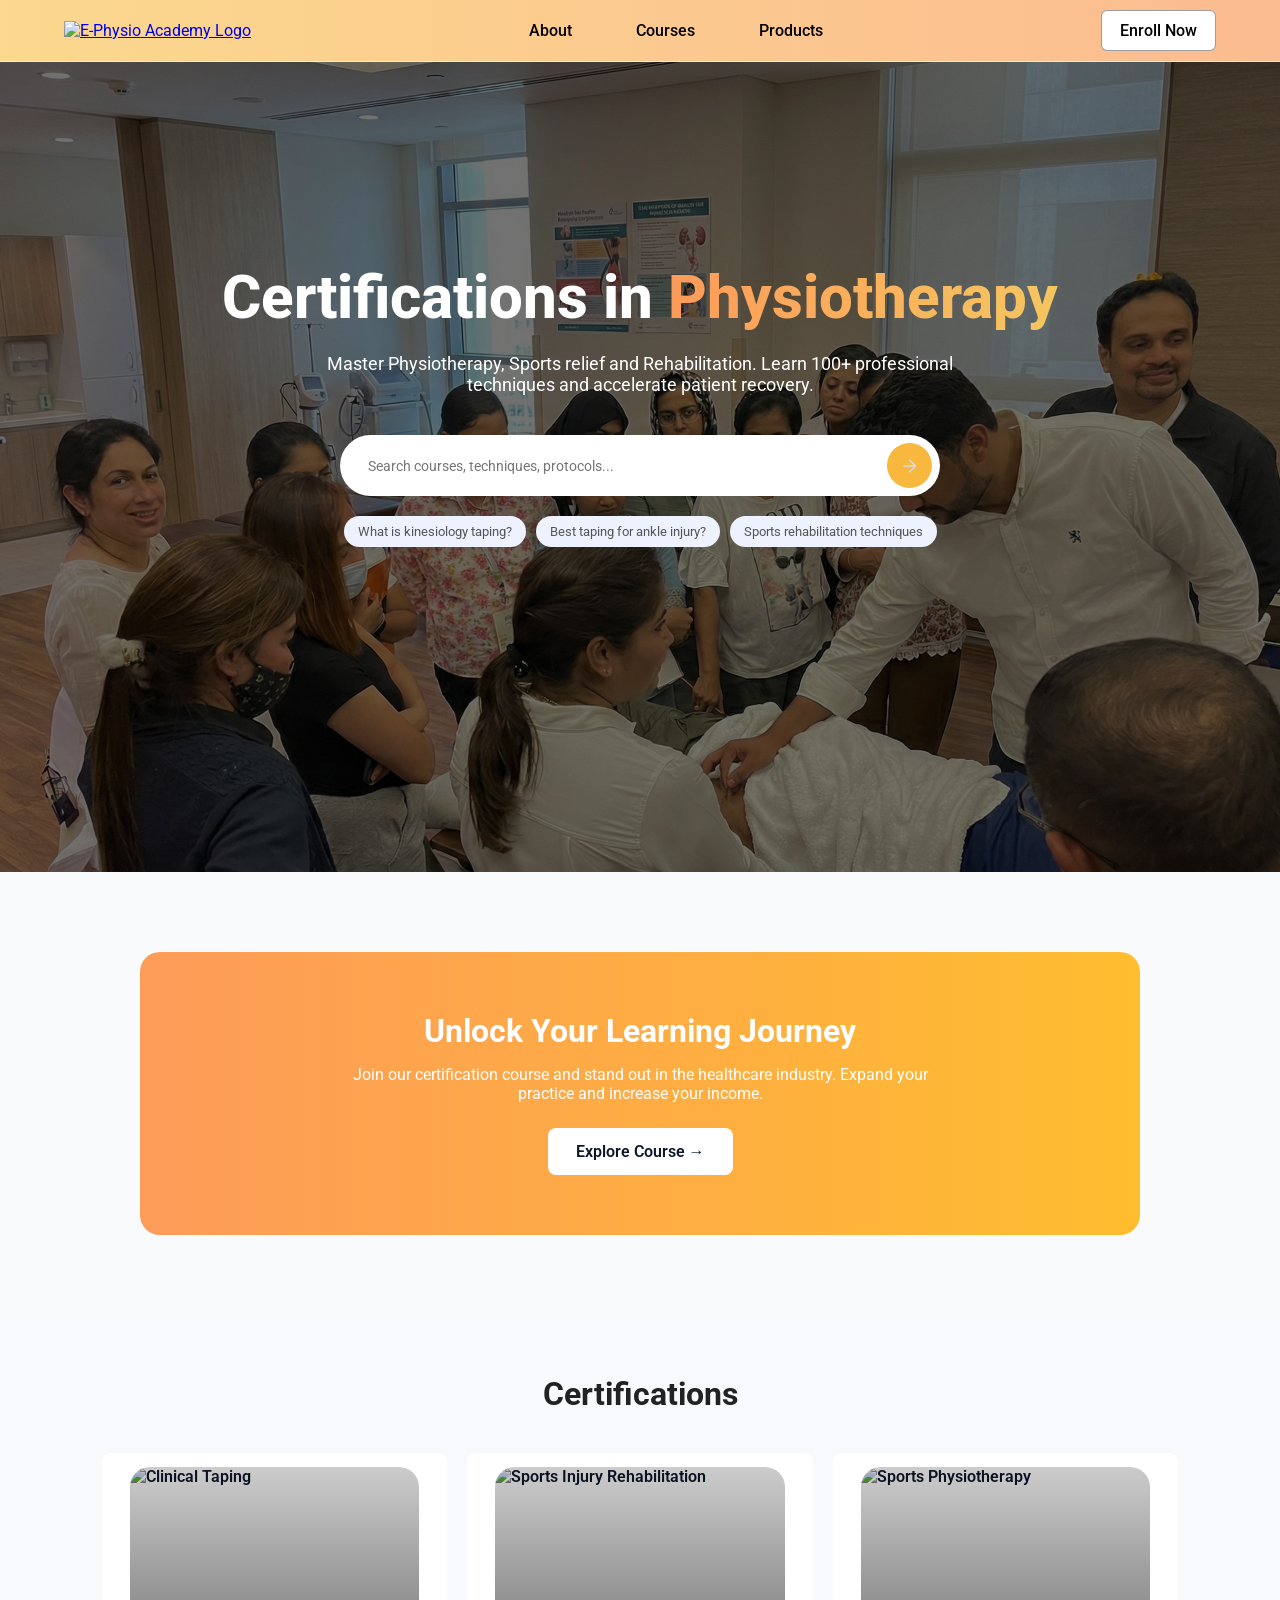
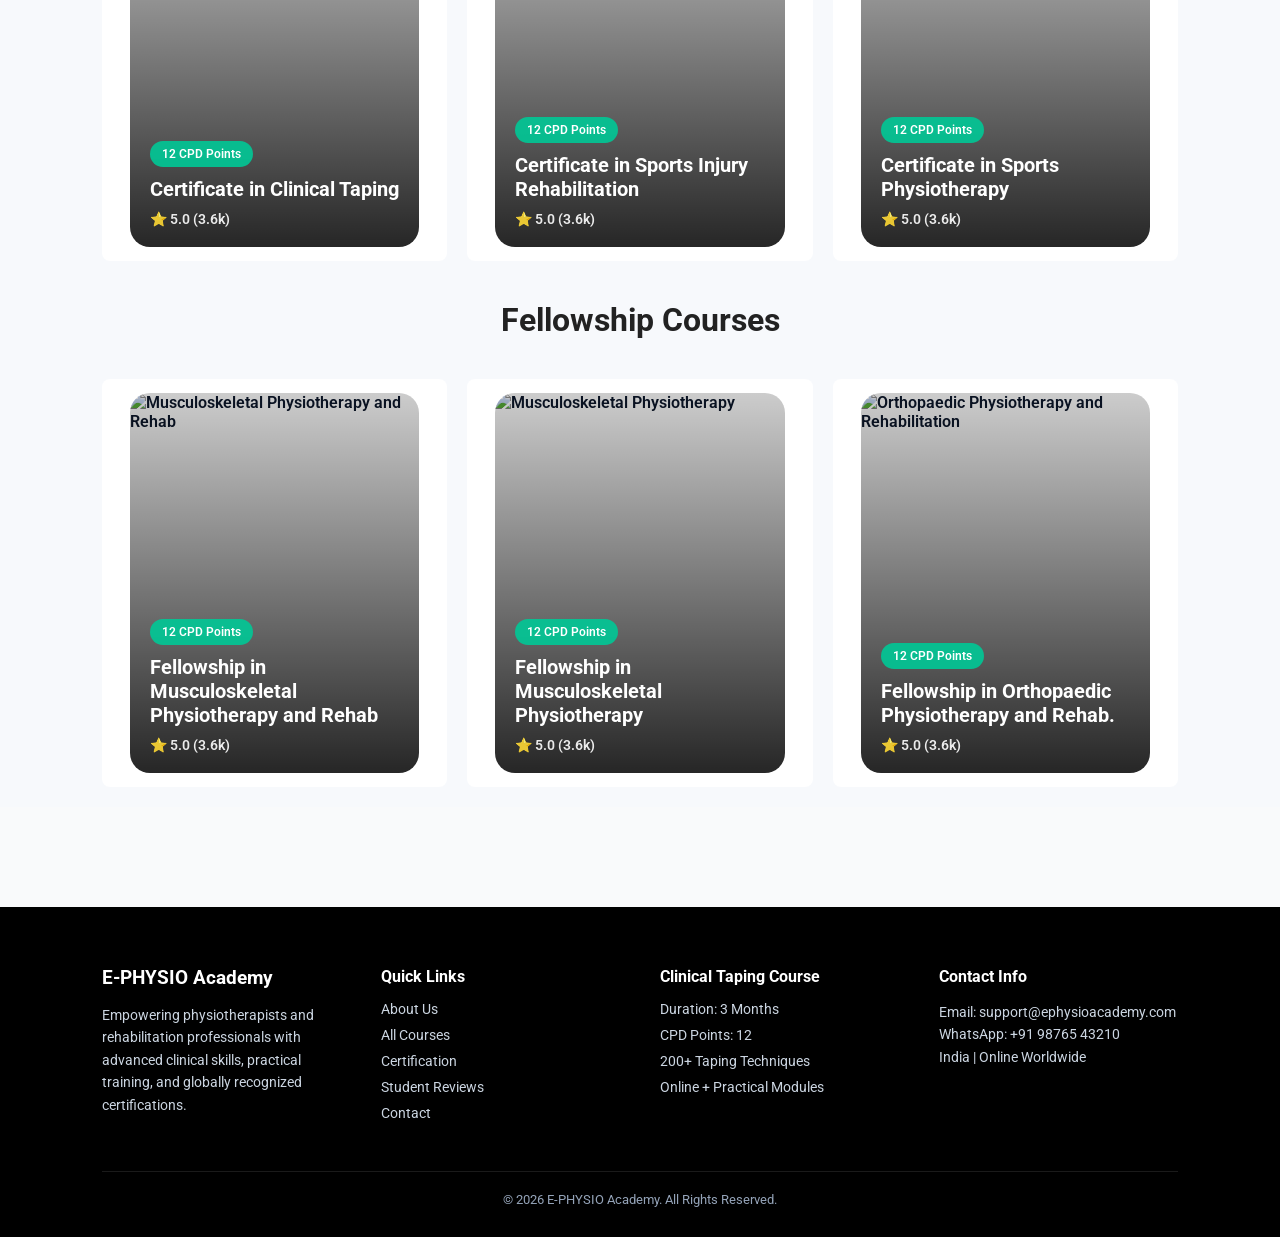
==== index.html @ eaa31d2f "course and fellowship updated" ====
<!DOCTYPE html>
<html lang="en">
<head>
  <meta charset="UTF-8">
  <title>Arunalaya Academy</title>
  <meta name="viewport" content="width=device-width, initial-scale=1.0">

  <!-- Roboto -->
  <link href="https://fonts.googleapis.com/css2?family=Roboto:wght@300;400;500;700;800&display=swap" rel="stylesheet">
  <link rel="icon" type="image/png" href="https://d502jbuhuh9wk.cloudfront.net/logos/62bd97c60cf2f0525dc732d0.png?v=8">
  <link rel="stylesheet" href="course_style2.css">
  <link rel="stylesheet" href="home_style.css">
</head>

</script>
<body>

  <!-- NAVBAR -->
  <header class="navbar">
    
    <div class="menu-toggle" id="menu-toggle">
    ☰
    </div>

    <div class="logo">
      <a href="#">
      <img src="https://d502jbuhuh9wk.cloudfront.net/logos/62bd97c60cf2f0525dc732d0.png?v=8" alt="E-Physio Academy Logo">
      </a>
    </div>

    <nav>
      <a href="https://www.e-physioneeds.com/blog">About</a>
      <a href="./#course-1">Courses</a>
      <a href="https://www.e-physioneeds.com/products">Products</a>
    </nav>

    <a href="course.html" class="nav-btn">Enroll Now</a>
  </header>


  <!-- HERO SECTION -->
  <section class="hero">

    <h1>
      Certifications in <span>Physiotherapy</span>
    </h1>

    <p class="hero-subtext">
      Master Physiotherapy, Sports relief and Rehabilitation.
      Learn 100+ professional techniques and accelerate patient recovery.
    </p>

    <!-- Search Bar -->
    <div class="search-box">
      <input type="text" placeholder="Search courses, techniques, protocols...">
      <button class="search-button">
        <svg xmlns="http://www.w3.org/2000/svg" height="24px" viewBox="0 -960 960 960" width="24px" fill="#D9D9D9"><path d="M647-440H160v-80h487L423-744l57-56 320 320-320 320-57-56 224-224Z"/>
        </svg>
      </button>
    </div>

    <!-- Suggestion Pills -->
    <div class="pills">
      <span>What is kinesiology taping?</span>
      <span>Best taping for ankle injury?</span>
      <span>Sports rehabilitation techniques</span>
    </div>

  </section>


  <!-- CTA SECTION -->
  <section class="cta-section">
    <h2>Unlock Your Learning Journey</h2>
    <p>
      Join our certification course and stand out in the healthcare industry.
      Expand your practice and increase your income.
    </p>

    <a href="course.html" class="cta-btn">
      Explore Course →
    </a>
  </section>

  <!-- COURSE CARDS SECTION -->
  <section class="courses-section">

    <h2 class="section-title">Certifications</h2>

    <div class="courses-grid">

      <!-- CARD 1 -->
      <a href="course.html" class="cta-btn">
      <div class="course-card" id="course-1">
        <img src="https://images.pexels.com/photos/7339489/pexels-photo-7339489.jpeg" alt="Clinical Taping">

        <div class="card-overlay">
          <span class="points">12 CPD Points</span>
          <h3>Certificate in Clinical Taping</h3>

          <div class="card-footer">
            <span class="rating">⭐ 5.0 (3.6k)</span>
          </div>
        </div>
      </div>
      </a>

      <!-- CARD 2 -->
      <a href="certificate.html" class="cta-btn">
      <div class="course-card">
        <img src="https://images.pexels.com/photos/12428449/pexels-photo-12428449.jpeg" alt="Sports Injury Rehabilitation">

        <div class="card-overlay">
          <span class="points">12 CPD Points</span>
          <h3>Certificate in Sports Injury Rehabilitation</h3>

          <div class="card-footer">
            <span class="rating">⭐ 5.0 (3.6k)</span>
          </div>
        </div>
      </div>
      </a>

      <!-- CARD 3 -->
      <a href="fellowship.html" class="cta-btn">
      <div class="course-card">
        <img src="https://images.pexels.com/photos/5485462/pexels-photo-5485462.jpeg" alt="Sports Physiotherapy">

        <div class="card-overlay">
          <span class="points">12 CPD Points</span>
          <h3>Certificate in Sports Physiotherapy</h3>

          <div class="card-footer">
            <span class="rating">⭐ 5.0 (3.6k)</span>
          </div>
        </div>
      </div>
      </a>

    </div>

    <h2 class="section-title">Fellowship Courses</h2>
    <div class="courses-grid">

      <!-- CARD 4 -->
      <a href="fellowship.html" class="cta-btn">
      <div class="course-card">
        <img src="https://images.pexels.com/photos/5794056/pexels-photo-5794056.jpeg" alt="Musculoskeletal Physiotherapy and Rehab">

        <div class="card-overlay">
          <span class="points">12 CPD Points</span>
          <h3>Fellowship in Musculoskeletal Physiotherapy and Rehab</h3>

          <div class="card-footer">
            <span class="rating">⭐ 5.0 (3.6k)</span>
          </div>
        </div>
      </div>
      </a>

      
      <!-- CARD 5 -->
      <a href="fellowship.html" class="cta-btn">
      <div class="course-card">
        <img src="https://images.pexels.com/photos/4506161/pexels-photo-4506161.jpeg" alt="Musculoskeletal Physiotherapy">

        <div class="card-overlay">
          <span class="points">12 CPD Points</span>
          <h3>Fellowship in Musculoskeletal Physiotherapy</h3>

          <div class="card-footer">
            <span class="rating">⭐ 5.0 (3.6k)</span>
          </div>
        </div>
      </div>
      </a>

      <!-- CARD 6 -->
      <a href="course.html" class="cta-btn">
      <div class="course-card">
        <img src="https://images.pexels.com/photos/4506073/pexels-photo-4506073.jpeg" alt="Orthopaedic Physiotherapy and Rehabilitation">

        <div class="card-overlay">
          <span class="points">12 CPD Points</span>
          <h3>Fellowship in Orthopaedic Physiotherapy and Rehab.</h3>

          <div class="card-footer">
            <span class="rating">⭐ 5.0 (3.6k)</span>
          </div>
        </div>
      </div>
      </a>
    </div>
  </section>

  <!-- FOOTER -->
  <footer class="course-footer">

    <div class="footer-container">

      <!-- Column 1 -->
      <div class="footer-col">
        <h3>E-PHYSIO Academy</h3>
        <p>
          Empowering physiotherapists and rehabilitation professionals with
          advanced clinical skills, practical training, and globally
          recognized certifications.
        </p>
      </div>

      <!-- Column 2 -->
      <div class="footer-col">
        <h4>Quick Links</h4>
        <ul>
          <li><a href="#">About Us</a></li>
          <li><a href="#">All Courses</a></li>
          <li><a href="#">Certification</a></li>
          <li><a href="#">Student Reviews</a></li>
          <li><a href="#">Contact</a></li>
        </ul>
      </div>

      <!-- Column 3 -->
      <div class="footer-col">
        <h4>Clinical Taping Course</h4>
        <ul>
          <li>Duration: 3 Months</li>
          <li>CPD Points: 12</li>
          <li>200+ Taping Techniques</li>
          <li>Online + Practical Modules</li>
        </ul>
      </div>

      <!-- Column 4 -->
      <div class="footer-col">
        <h4>Contact Info</h4>
        <p>Email: support@ephysioacademy.com</p>
        <p>WhatsApp: +91 98765 43210</p>
        <p>India | Online Worldwide</p>
      </div>

    </div>

    <div class="footer-bottom">
      © 2026 E-PHYSIO Academy. All Rights Reserved.
    </div>

  </footer>

</body>

<script>
  window.addEventListener("load", function () {
    const toggle = document.getElementById("menu-toggle");
    const nav = document.getElementById("nav-links");
    const hero = document.querySelector(".fade-hero");
    
    toggle.addEventListener("click", () => {
    nav.classList.toggle("active");
    });

    setTimeout(() => {
      hero.classList.add("active");
    }, 300);
    
  });
</script>
</html>
---- course_style2.css ----
/* ============================= */
/* COURSE DETAIL HERO */
/* ============================= */

.course-hero {
  position: relative;
  height: 500px;
  display: flex;
  align-items: center;
  padding: 0 80px;
  overflow: hidden;
  background: #f3f4f6; /* page background */
}

.course-hero::before {
  content: "";
  position: absolute;
  inset: 0;
  background: url("https://images.pexels.com/photos/5794059/pexels-photo-5794059.jpeg") center/cover no-repeat;
  filter: blur(1px);
  transform: scale(1.05); /* prevents edge crop from blur */
  z-index: 1;
}

.course-hero-overlay {
  position: absolute;
  inset: 0;
  z-index: 2;

  background:
    linear-gradient(to bottom,
      rgba(243,244,246,1) 0%,     /* TOP fade into page bg */
      rgba(80, 80, 80, 0.3) 15%,      /* dark overlay for text */
      rgba(0,0,0,0.35) 70%,      
      rgba(243,244,246,1) 100%   /* BOTTOM fade */
    );
}

.course-hero-content {
  position: relative;
  z-index: 3;
  color: white;
}

.course-category {
  font-size: 16px;
  margin-bottom: 10px;
  opacity: 0.9;
}

.course-hero h1 {
  font-size: 48px;
  font-weight: 800;
}

/* ============================= */
/* COURSE INFO WRAPPER */
/* ============================= */

.course-info-wrapper {
  position: relative;
  z-index: 5; /* THIS FIXES YOUR ISSUE */
  max-width: 1100px;
  margin: -80px auto 20px;
  padding: 0 20px;
}

/* Description Card */
.course-description-card {
  background: white;
  padding: 30px;
  border-radius: 16px;
  box-shadow: 0 10px 30px rgba(0,0,0,0.08);
  margin-bottom: 25px;
  z-index: 5;
}

.course-description-card p {
  color: #555;
  line-height: 1.6;
  margin-bottom: 15px;
}

.read-more {
  text-decoration: none;
  color: #fd9b59;
  font-weight: 600;
}

/* Stats Card */
.course-stats-card {
  background: #f9fafb;
  padding: 25px 30px;
  border-radius: 16px;
  display: flex;
  justify-content: space-between;
  align-items: center;
  flex-wrap: wrap;
  box-shadow: 0 10px 30px rgba(0,0,0,0.05);
}

.stats-left {
  display: flex;
  gap: 40px;
  flex-wrap: wrap;
}

.stat-item {
  display: flex;
  flex-direction: column;
}

.stat-label {
  display: flex;
  align-items: center;
  justify-content: center;
  gap: 5px;
  font-size: 13px;
  color: #777;
  margin-bottom: 5px;
  text-transform: uppercase;
}

.stat-value {
  font-size: 16px;
  font-weight: 500;
}

.stats-right {
  display: flex;
  gap: 15px;
}

.bookmark-btn,
.share-btn {
  display: flex;
  align-items: center;
  justify-content: center;
  gap: 10px;
  padding: 10px 18px;
  border-radius: 8px;
  border: none;
  cursor: pointer;
  font-weight: 600;
}

.bookmark-btn {
  background: #e5e7eb;
}

.share-btn {
  background: #e5e7eb;
}

/* ============================= */
/* RESPONSIVE */
/* ============================= */

@media (max-width: 768px) {

  .course-hero h1 {
    font-size: 32px;
  }

  .course-stats-card {
    flex-direction: column;
    align-items: flex-start;
    gap: 20px;
  }

  .stats-left {
    gap: 20px;
  }

}

/* ============================= */
/* ACCREDITATION SECTION */
/* ============================= */

.accreditation-section {
  padding: 10px 10px;
  background: linear-gradient(to right, #f3f4f6, #F9F8F9);
}

.accreditation-container {
  max-width: 1100px;
  margin: 10px auto;
  background: #ffffff;
  padding: 10px;
  border-radius: 20px;
  box-shadow: 0 10px 30px rgba(0,0,0,0.05);
}

.accreditation-title {
  text-align: center;
  font-size: 14px;
  letter-spacing: 1px;
  color: #6b7280;
  margin: 10px 0;
}

.accreditation-logos {
  display: flex;
  justify-content: space-between;
  flex-wrap: wrap;
  gap: 20px;
}

.logo-card {
  flex: 1;
  min-width: 150px;
  background: #ffffff;
  padding: 10px;
  border-radius: 15px;
  display: flex;
  align-items: center;
  justify-content: center;
  transition: 0.3s ease;
}

.logo-card:hover {
  background: #ffffff;
  transform: translateY(-4px);
}

.logo-card img {
  max-width: auto;
  height: 80px;
  object-fit: contain;
}

.logo-slider {
  overflow: hidden;
  position: relative;
  width: 100%;
  margin-top: 30px;
  padding: 10px;
}

.logo-track {
  display: flex;
  width: max-content;
  padding: 0 10px;
  animation: scroll 25s linear infinite;
}

.logo-track img {
  height: 60px;
  margin: 0 40px;
  object-fit: contain;
  transition: 0.3s ease;
}

/* Animation */
@keyframes scroll {
  0% {
    transform: translateX(0);
  }
  100% {
    transform: translateX(-50%);
  }
}

/* Pause on hover */
.logo-slider:hover .logo-track {
  animation-play-state: paused;
}

/* ============================= */
/* ELIGIBILITY SECTION */
/* ============================= */

.eligibility-section {
  padding: 20px 20px;
  background: linear-gradient(to right, #f3f4f6, #FAFAFB);
}

.eligibility-container {
  max-width: 1100px;
  margin: auto;
  background: #ffffff;
  padding: 40px;
  border-radius: 20px;
  box-shadow: 0 10px 30px rgba(0,0,0,0.05);
}

.eligibility-header {
  display: flex;
  align-items: center;
  gap: 15px;
  margin-bottom: 25px;
}

.eligibility-icon {
  width: 45px;
  height: 45px;
  background: #e0e7ff;
  border-radius: 12px;
  display: flex;
  align-items: center;
  justify-content: center;
  font-size: 22px;
}

.eligibility-header h2 {
  font-size: 26px;
  font-weight: 700;
}

.eligibility-list {
  display: flex;
  flex-wrap: wrap;
  gap: 25px;
}

.eligibility-item {
  font-size: 15px;
  color: #374151;
  padding-left: 5px;
}

/* ============================= */
/* CURRICULUM SECTION */
/* ============================= */

.curriculum-section {
  background: linear-gradient(to right, #f3f4f6, #ffffff);
  padding: 40px 20px;
}

.curriculum-container {
  max-width: 1100px;
  margin: auto;
}

.curriculum-header {
  display: flex;
  align-items: center;
  gap: 15px;
  margin-bottom: 40px;
  margin-left: 40px;
}

.curriculum-icon {
  width: 45px;
  height: 45px;
  background: #e0e7ff;
  border-radius: 12px;
  display: flex;
  align-items: center;
  justify-content: center;
  font-size: 22px;
}

.curriculum-header h2 {
  font-size: 28px;
  font-weight: 700;
}

/* Grid Layout */
.curriculum-grid {
  display: grid;
  grid-template-columns: repeat(auto-fit, minmax(320px, 1fr));
  gap: 25px;
}

.curriculum-card {
  background: #ffffff;
  padding: 25px;
  border-radius: 18px;
  box-shadow: 0 10px 30px rgba(0,0,0,0.05);
  transition: 0.3s ease;
}

.curriculum-card:hover {
  transform: translateY(-5px);
}

.curriculum-card h3 {
  font-size: 17px;
  margin-bottom: 15px;
  font-weight: 600;
}

.curriculum-card ul {
  padding-left: 18px;
  margin-bottom: 15px;
}

.curriculum-card li {
  margin-bottom: 8px;
  font-size: 14px;
  color: #444;
}

.curriculum-card a {
  text-decoration: none;
  font-weight: 600;
  color: #2563eb;
}

.curriculum-card a:hover {
  text-decoration: underline;
}


/* ============================= */
/* FOOTER */
/* ============================= */

.course-footer {
  background: #000000;
  color: #ffffff;
  padding: 60px 8% 30px;
  margin-top: 100px;
}

.footer-container {
  display: grid;
  grid-template-columns: repeat(auto-fit, minmax(220px, 1fr));
  gap: 40px;
  margin-bottom: 40px;
}

.footer-col h3,
.footer-col h4 {
  margin-bottom: 15px;
}

.footer-col p {
  font-size: 14px;
  line-height: 1.6;
  color: #cbd5e1;
}

.footer-col ul {
  list-style: none;
  padding: 0;
}

.footer-col ul li {
  margin-bottom: 10px;
  font-size: 14px;
  color: #cbd5e1;
}

.footer-col ul li a {
  text-decoration: none;
  color: #cbd5e1;
  transition: 0.3s;
}

.footer-col ul li a:hover {
  color: #f19e39;
}

.footer-bottom {
  text-align: center;
  font-size: 13px;
  padding-top: 20px;
  border-top: 1px solid rgba(255,255,255,0.1);
  color: #94a3b8;
}
---- home_style.css ----
* {
  margin: 0;
  padding: 0;
  box-sizing: border-box;
  font-family: 'Roboto', sans-serif;
}

*,
*::before,
*::after {
  box-sizing: border-box;
}


body {
  background: #f9fafb;
  color: #222;
}

html, body {
  overflow-x: hidden;
  width: 100%;
  scroll-behavior: smooth;
}

/* NAVBAR */
.navbar {
  display: flex;
  justify-content: space-between;
  align-items: center;
  padding: 10px 5%;
  background: linear-gradient(90deg, #fcc54ea1, #fd9b59a8);
  border-bottom: 1px solid #eee;
}

.logo img{
  width: 70px;
  height: auto;
}

.navbar nav a {
  margin: 0 30px;
  text-decoration: none;
  color: black;
  font-weight: 500;
}

.nav-btn {
  padding: 10px 18px;
  background: #ffffff;
  color: black;
  border-radius: 6px;
  text-decoration: none;
  font-weight: 500;
  border: 1px solid #55555591;
}

/* HAMBURGER */
.menu-toggle {
  display: none;
  font-size: 28px;
  cursor: pointer;
}

/* RESPONSIVE */
@media (max-width: 900px) {

  .navbar {
    padding: 15px 20px;
  }

  .navbar nav {
    position: absolute;
    top: 80px;
    right: 0;
    background: white;
    width: 100%;
    flex-direction: column;
    text-align: center;
    display: none;
    padding: 20px 0;
    box-shadow: 0 10px 20px rgba(0,0,0,0.05);
  }

  .navbar nav a {
    display: block;
    margin: 15px 0;
  }

  .menu-toggle {
    display: block;
  }

  .navbar nav.active {
    display: flex;
  }
}


/* HERO */
.hero {
  min-height: 90vh;
  flex-direction: column;
  justify-content: center;
  position: relative;
  padding: 200px 20px 100px;
  text-align: center;
  color: white;
  background: url("Gemini_Generated_Image_6d3bvq6d3bvq6d3b.png") center/cover no-repeat;
}

.hero::before {
  content: "";
  position: absolute;
  inset: 0;
  background: rgba(0, 0, 0, 0.55);
}

.hero > * {
  position: relative;
  z-index: 2;
}


.hero h1 {
  font-size: 60px;
  font-weight: 800;
  margin-bottom: 20px;
}

.hero h1 span {
  background: linear-gradient(90deg, #fd9b59, #f5c660);
  background-clip: text;              /* Standard */
  -webkit-background-clip: text;      /* Chrome/Safari */
  -webkit-text-fill-color: transparent;
  color: transparent;
}

.hero-subtext {
  max-width: 650px;
  margin: auto;
  font-size: 18px;
  color: #ffffff;
  margin-bottom: 40px;
}

.fade-hero {
  opacity: 0;
  transform: translateY(40px);
}

.fade-hero.active {
  opacity: 1;
  transform: translateY(0);
  transition: opacity 1s ease,
  transform 1s cubic-bezier(0.22, 1, 0.36, 1);
}

@media (max-width: 768px) {
  .hero h1 {
    font-size: 36px;
  }

  .hero {
    padding: 150px 20px 80px;
  }
}


/* SEARCH */
.search-box {
  display: flex;
  justify-content: center;
  align-items: center;
  max-width: 600px;
  margin: 0 auto 20px;
  background: white;
  border-radius: 40px;
  padding: 8px;
  box-shadow: 0 10px 25px rgba(0,0,0,0.05);
}

.search-box input {
  flex: 1;
  border: none;
  padding: 14px 20px;
  border-radius: 40px;
  font-size: 14px;
  outline: none;
}

.search-button {
  width: 45px;
  height: 45px;
  border-radius: 50%;
  border: none;
  background: rgb(248, 183, 61);
  cursor: pointer;

  display: flex;              /* IMPORTANT */
  align-items: center;        /* vertical center */
  justify-content: center;    /* horizontal center */
  padding: 0;                 /* remove default padding */
}

.search-button svg {
  width: 20px;
  height: 20px;
}


/* PILLS */
.pills {
  display: flex;
  justify-content: center;
  gap: 10px;
  flex-wrap: wrap;
}

.pills span {
  background: #eef2ff;
  padding: 8px 14px;
  border-radius: 20px;
  font-size: 13px;
  color: #555;
}

/* CTA SECTION */
.cta-section {
  margin: 80px auto;
  max-width: 1000px;
  padding: 60px 20px;
  text-align: center;
  border-radius: 20px;
  background: linear-gradient(90deg, #fd9b59, #ffbd2f);
  color: white;
}

.cta-section h2 {
  font-size: 32px;
  margin-bottom: 15px;
}

.cta-section p {
  max-width: 600px;
  margin: auto;
  margin-bottom: 25px;
}

.cta-btn {
  display: inline-block;
  padding: 14px 28px;
  background: white;
  color: #0c172b;
  border-radius: 8px;
  text-decoration: none;
  font-weight: 600;
}

/* ============================= */
/* COURSES SECTION */
/* ============================= */

.courses-section {
  padding: 20px 8%;
  background: #f7f9fc;
}

.section-title {
  font-size: 32px;
  font-weight: 700;
  margin: 40px 0;
  padding: 0 20px;
  text-align: center;
}

.courses-grid {
  display: grid;
  grid-template-columns: repeat(auto-fit, minmax(250px, 1fr));
  gap: 20px;
}

.course-card {
  position: relative;
  height: 380px;              /* FIXED CARD HEIGHT */
  border-radius: 20px;
  overflow: hidden;
  cursor: pointer;
  transition: transform 0.3s ease;
}

.course-card:hover {
  transform: translateY(-10px);
}

.course-card img {
  position: absolute;         /* IMPORTANT */
  top: 0;
  left: 0;
  width: 100%;
  height: 100%;
  object-fit: cover;
  z-index: 1;                 /* Behind overlay */
}

/* OVERLAY FIX */
.card-overlay {
  position: absolute;
  inset: 0;
  z-index: 2;                 /* Above image */
  padding: 20px;
  display: flex;
  flex-direction: column;
  justify-content: flex-end;
  background: linear-gradient(
    to top,
    rgba(0,0,0,0.85),
    rgba(0,0,0,0.2)
  );
  color: #fff;
}

.points {
  background: rgba(0, 200, 150, 0.9);
  padding: 6px 12px;
  font-size: 12px;
  border-radius: 20px;
  width: fit-content;
  margin-bottom: 10px;
}

.card-overlay h3 {
  font-size: 20px;
  margin-bottom: 10px;
}

.card-footer {
  font-size: 14px;
  opacity: 0.9;
}
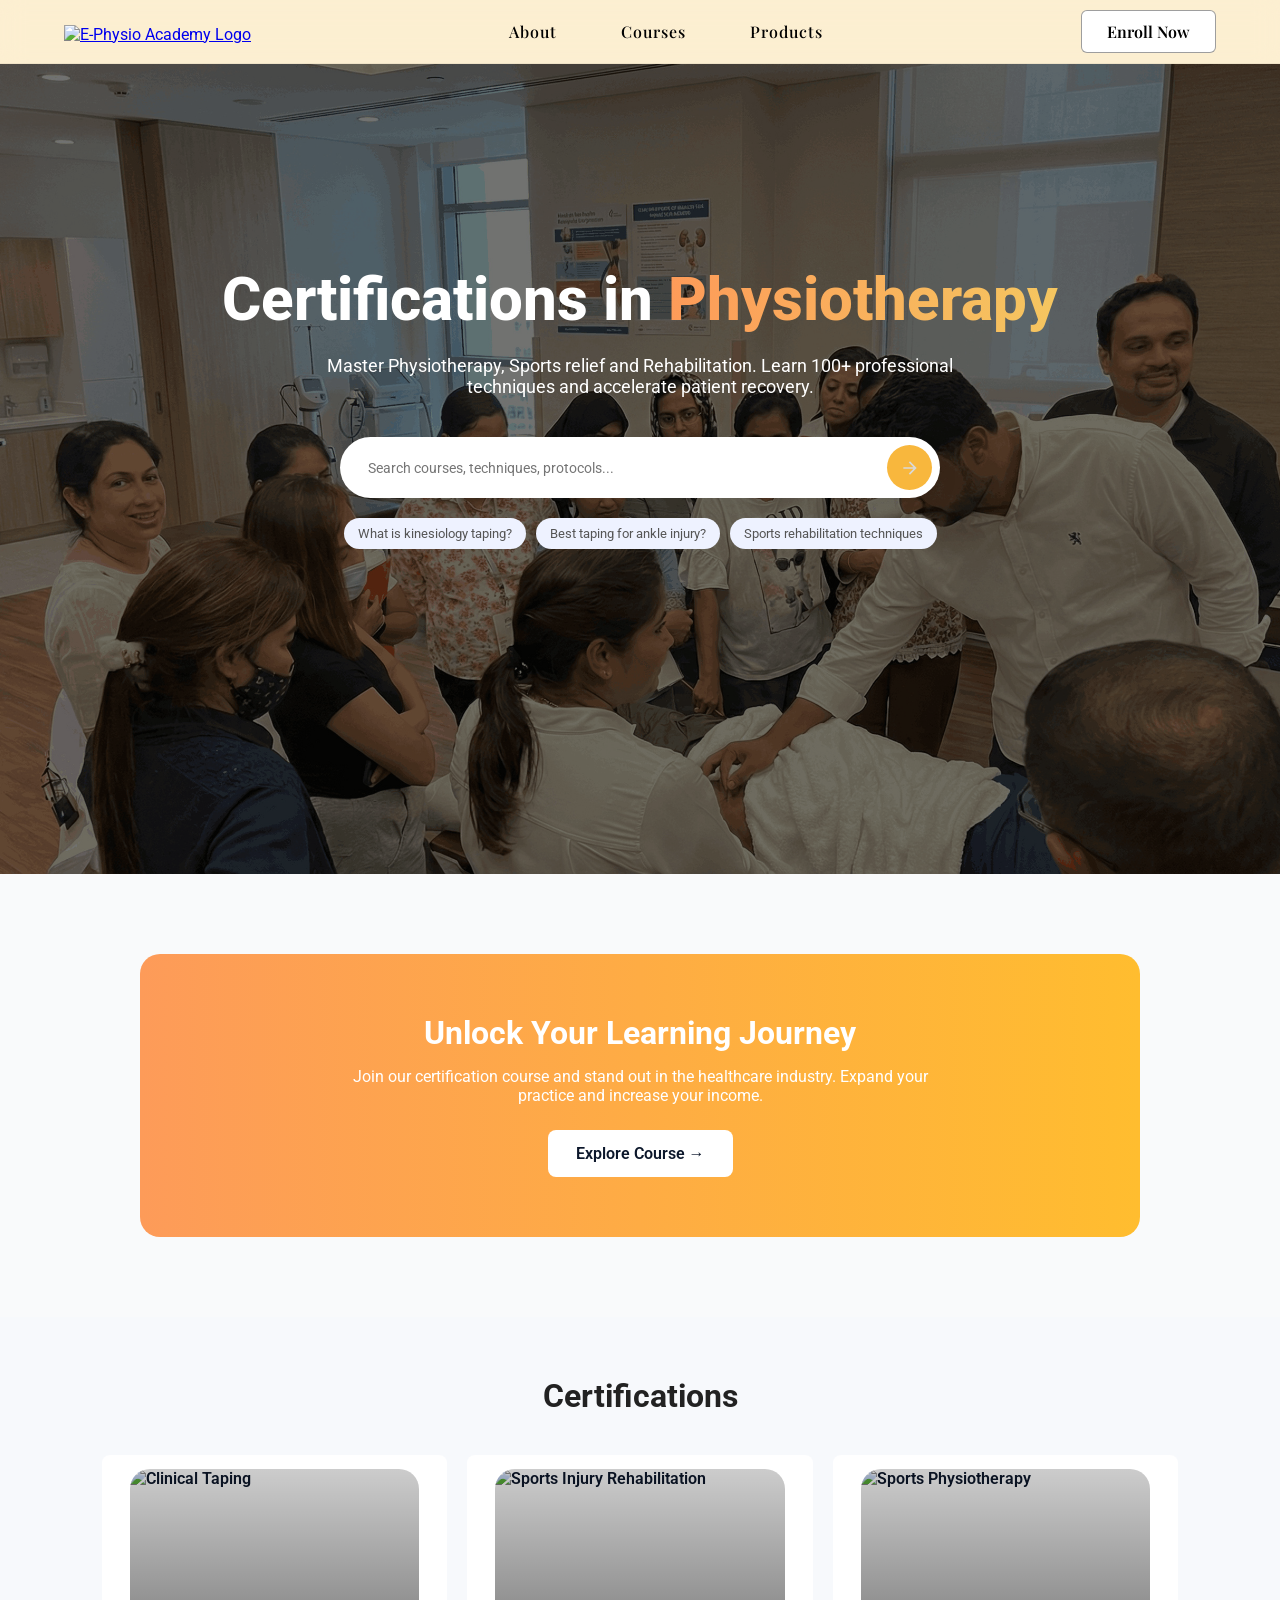
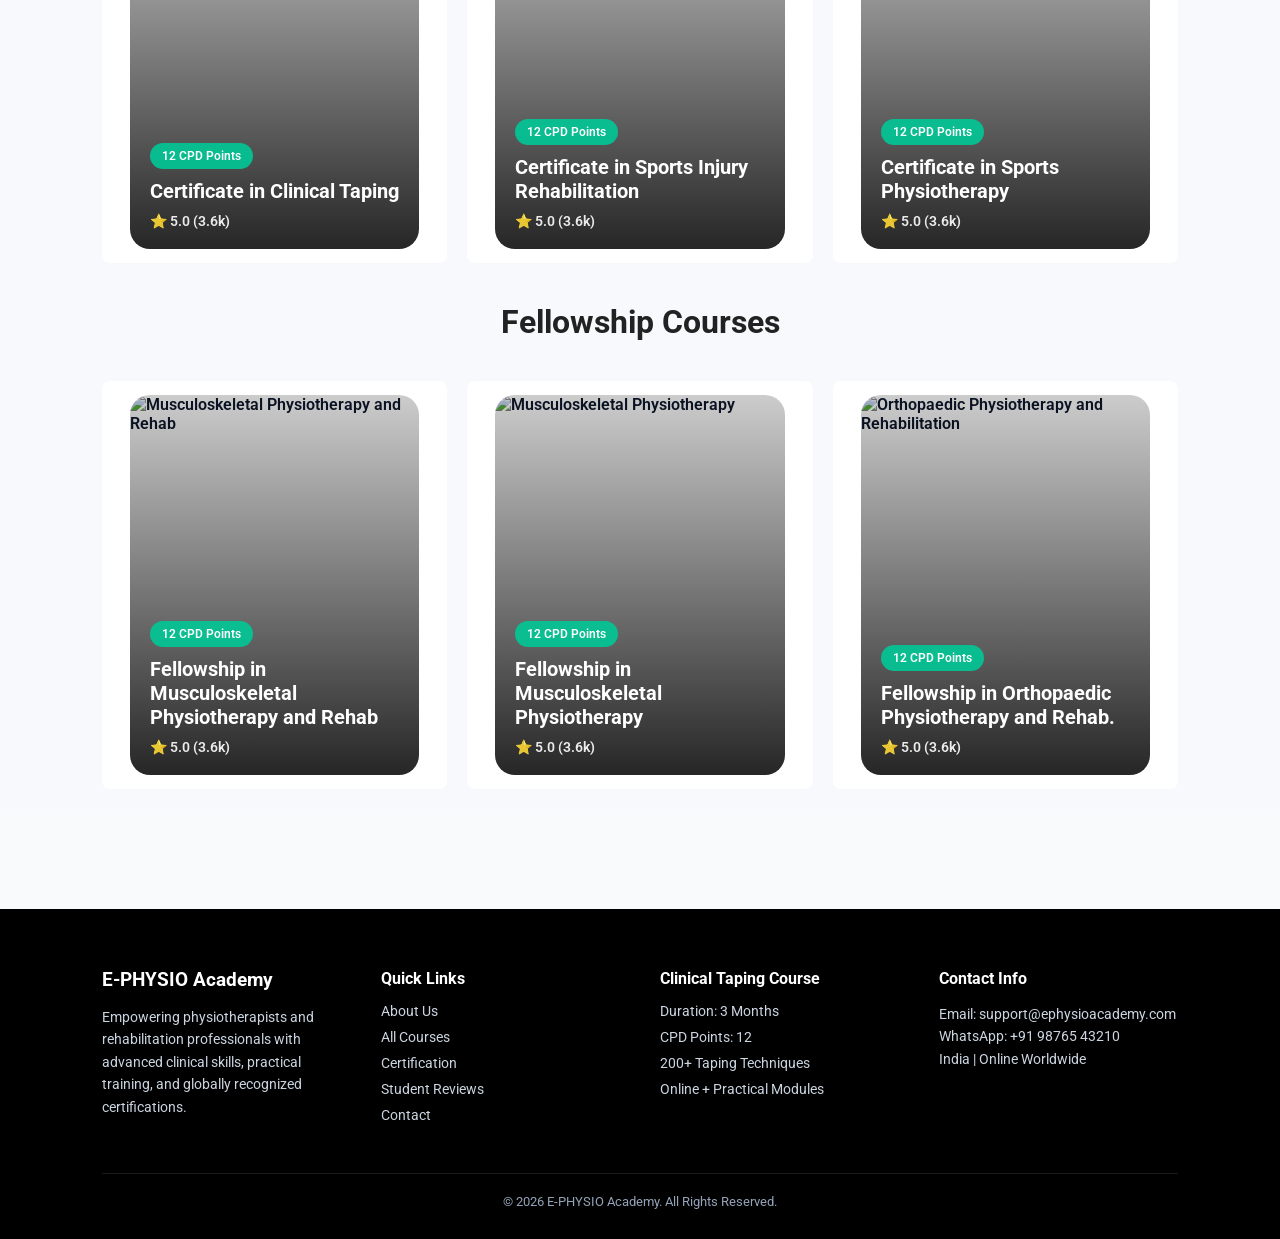
==== commit 80fc7dfe: "fixing landing page" ====
--- a/index.html
+++ b/index.html
@@ -7,14 +7,13 @@
 
   <!-- Roboto -->
   <link href="https://fonts.googleapis.com/css2?family=Roboto:wght@300;400;500;700;800&display=swap" rel="stylesheet">
+  <link href="https://fonts.googleapis.com/css2?family=Playfair+Display:wght@400;600;700&display=swap" rel="stylesheet">
   <link rel="icon" type="image/png" href="https://d502jbuhuh9wk.cloudfront.net/logos/62bd97c60cf2f0525dc732d0.png?v=8">
   <link rel="stylesheet" href="course_style2.css">
   <link rel="stylesheet" href="home_style.css">
 </head>
 
-</script>
 <body>
-
   <!-- NAVBAR -->
   <header class="navbar">
     
@@ -23,12 +22,12 @@
     </div>
 
     <div class="logo">
-      <a href="#">
+      <a href="index.html">
       <img src="https://d502jbuhuh9wk.cloudfront.net/logos/62bd97c60cf2f0525dc732d0.png?v=8" alt="E-Physio Academy Logo">
       </a>
     </div>
 
-    <nav>
+    <nav id="nav-links">
       <a href="https://www.e-physioneeds.com/blog">About</a>
       <a href="./#course-1">Courses</a>
       <a href="https://www.e-physioneeds.com/products">Products</a>
--- a/course_style2.css
+++ b/course_style2.css
@@ -29,17 +29,18 @@
 
   background:
     linear-gradient(to bottom,
-      rgba(243,244,246,1) 0%,     /* TOP fade into page bg */
-      rgba(80, 80, 80, 0.3) 15%,      /* dark overlay for text */
-      rgba(0,0,0,0.35) 70%,      
-      rgba(243,244,246,1) 100%   /* BOTTOM fade */
+      #ffffff 0%,     /* TOP fade into page bg */
+      rgba(236, 236, 236, 0.6) 30%,      /* dark overlay for text */
+      rgba(236, 236, 236, 0.6) 70%,      
+      #ffffff 100%   /* BOTTOM fade */
     );
 }
 
 .course-hero-content {
   position: relative;
   z-index: 3;
-  color: white;
+  color: rgb(46, 46, 46);
+  padding-left: 100px;
 }
 
 .course-category {
@@ -106,7 +107,6 @@
 }
 
 .stat-item {
-  display: flex;
   flex-direction: column;
 }
 
@@ -124,6 +124,10 @@
 .stat-value {
   font-size: 16px;
   font-weight: 500;
+  padding-left: 5px;
+  display: flex;
+  align-items: center;
+  justify-content: center;
 }
 
 .stats-right {
@@ -180,7 +184,7 @@
 
 .accreditation-section {
   padding: 10px 10px;
-  background: linear-gradient(to right, #f3f4f6, #F9F8F9);
+  background: #EDEDED;
 }
 
 .accreditation-container {
@@ -273,10 +277,159 @@
 
 .eligibility-section {
   padding: 20px 20px;
-  background: linear-gradient(to right, #f3f4f6, #FAFAFB);
+  background: #EDEDED;
 }
 
 .eligibility-container {
+  max-width: 1100px;
+  margin: auto;
+  background: #ffffff;
+  padding: 50px 50px;
+  border-radius: 24px;
+  box-shadow: 0 20px 50px rgba(0,0,0,0.06);
+  border: 1px solid #f3f4f6;
+}
+
+.eligibility-header {
+  display: flex;
+  align-items: center;
+  gap: 15px;
+  margin-bottom: 30px;
+}
+
+.eligibility-icon {
+  width: 40px;
+  height: 40px;
+  background: linear-gradient(135deg, #e0e7ff, #c7d2fe);
+  border-radius: 14px;
+  display: flex;
+  align-items: center;
+  justify-content: center;
+  font-size: 22px;
+}
+
+
+.eligibility-header h2 {
+  font-size: 28px;
+  font-weight: 700;
+  margin: 0;            /* IMPORTANT */
+  line-height: 1;       /* keeps alignment tight */
+}
+
+.eligibility-list {
+  display: flex;
+  flex-wrap: wrap;
+  gap: 15px;
+}
+
+.eligibility-item {
+  background: #f9fafb;
+  padding: 10px 18px;
+  border-radius: 30px;
+  font-size: 14px;
+  font-weight: 500;
+  color: #374151;
+  border: 1px solid #e5e7eb;
+  transition: all 0.3s ease;
+}
+
+.eligibility-item:hover {
+  background: #f19e39;
+  color: white;
+  border-color: #f19e39;
+  transform: translateY(-2px);
+}
+
+/* ============================= */
+/* CURRICULUM SECTION */
+/* ============================= */
+
+.curriculum-section {
+  background: #EDEDED;
+  padding: 40px 20px;
+}
+
+.curriculum-container {
+  max-width: 1100px;
+  margin: auto;
+}
+
+.curriculum-header {
+  display: flex;
+  align-items: center;
+  gap: 15px;
+  margin-bottom: 40px;
+  margin-left: 40px;
+}
+
+.curriculum-icon {
+  width: 45px;
+  height: 45px;
+  background: #e0e7ff;
+  border-radius: 12px;
+  display: flex;
+  align-items: center;
+  justify-content: center;
+  font-size: 22px;
+}
+
+.curriculum-header h2 {
+  font-size: 28px;
+  font-weight: 700;
+}
+
+/* Grid Layout */
+.curriculum-grid {
+  display: grid;
+  grid-template-columns: repeat(auto-fit, minmax(320px, 1fr));
+  gap: 25px;
+}
+
+.curriculum-card {
+  background: #ffffff;
+  padding: 25px;
+  border-radius: 18px;
+  box-shadow: 0 10px 30px rgba(0,0,0,0.05);
+  transition: 0.3s ease;
+}
+
+.curriculum-card:hover {
+  transform: translateY(-5px);
+}
+
+.curriculum-card h3 {
+  font-size: 17px;
+  margin-bottom: 15px;
+  font-weight: 600;
+}
+
+.curriculum-card ul {
+  padding-left: 18px;
+  margin-bottom: 15px;
+}
+
+.curriculum-card li {
+  margin-bottom: 8px;
+  font-size: 14px;
+  color: #444;
+}
+
+.curriculum-card a {
+  text-decoration: none;
+  font-weight: 600;
+  color: #2563eb;
+}
+
+.curriculum-card a:hover {
+  text-decoration: underline;
+}
+
+.instructor-section {
+  padding: 20px;
+  background: #EDEDED;
+}
+
+.instructor-container {
   max-width: 1100px;
   margin: auto;
   background: #ffffff;
@@ -285,14 +438,15 @@
   box-shadow: 0 10px 30px rgba(0,0,0,0.05);
 }
 
-.eligibility-header {
+/* Header */
+.instructor-header {
   display: flex;
   align-items: center;
   gap: 15px;
-  margin-bottom: 25px;
-}
-
-.eligibility-icon {
+  margin-bottom: 30px;
+}
+
+.instructor-icon {
   width: 45px;
   height: 45px;
   background: #e0e7ff;
@@ -303,46 +457,116 @@
   font-size: 22px;
 }
 
-.eligibility-header h2 {
+.instructor-header h2 {
   font-size: 26px;
   font-weight: 700;
 }
 
-.eligibility-list {
-  display: flex;
+/* Content Layout */
+.instructor-content {
+  display: flex;
+  gap: 40px;
+  align-items: flex-start;
   flex-wrap: wrap;
-  gap: 25px;
-}
-
-.eligibility-item {
-  font-size: 15px;
+}
+
+/* Image */
+.instructor-image {
+  display: flex;
+  flex-direction: column;   /* stack vertically */
+  gap: 15px;                /* space between images */
+}
+
+.instructor-image img {
+  width: 220px;
+  object-fit: cover;
+  box-shadow: 0 8px 25px rgba(0,0,0,0.08);
+}
+
+.img-profile {
+  width: 200px;          /* IMPORTANT */
+  height: 200px;
+  border-radius: 50%;    /* perfect circle */
+  object-fit: cover;
+  object-position: center 30%;
+}
+
+.img-credit {
+  width: 220px;
+  height: auto;          /* let image keep aspect ratio */
+  border-radius: 0;
+  display: block;
+}
+
+/* Details */
+.instructor-details {
+  flex: 1;
+}
+
+.instructor-details h3 {
+  font-size: 22px;
+  margin-bottom: 8px;
+}
+
+.instructor-title {
+  font-weight: 600;
+  color: #F4970B;
+  margin-bottom: 15px;
+}
+
+.instructor-description {
+  font-size: 14px;
+  line-height: 1.6;
+  color: #555;
+  margin-bottom: 20px;
+  text-align: justify;
+}
+
+/* Highlights */
+.instructor-highlights {
+  list-style: none;
+  padding: 0;
+}
+
+.instructor-highlights li {
+  margin-bottom: 8px;
+  font-size: 14px;
   color: #374151;
-  padding-left: 5px;
-}
-
-/* ============================= */
-/* CURRICULUM SECTION */
-/* ============================= */
-
-.curriculum-section {
-  background: linear-gradient(to right, #f3f4f6, #ffffff);
-  padding: 40px 20px;
-}
-
-.curriculum-container {
+  position: relative;
+  padding-left: 22px;
+}
+
+.instructor-highlights li::before {
+  content: "✔";
+  position: absolute;
+  left: 0;
+  color: #F4970B;
+  font-weight: bold;
+}
+
+.faq-section {
+  padding: 20px;
+  background: #EDEDED;
+}
+
+.faq-container {
   max-width: 1100px;
   margin: auto;
-}
-
-.curriculum-header {
+  background: #ffffff;
+  padding: 40px;
+  border-radius: 20px;
+  box-shadow: 0 10px 30px rgba(0,0,0,0.05);
+}
+
+/* Header */
+.faq-header {
   display: flex;
   align-items: center;
   gap: 15px;
-  margin-bottom: 40px;
-  margin-left: 40px;
-}
-
-.curriculum-icon {
+  margin-bottom: 30px;
+}
+
+.faq-icon {
   width: 45px;
   height: 45px;
   background: #e0e7ff;
@@ -353,57 +577,49 @@
   font-size: 22px;
 }
 
-.curriculum-header h2 {
-  font-size: 28px;
+.faq-header h2 {
+  font-size: 26px;
   font-weight: 700;
 }
 
-/* Grid Layout */
-.curriculum-grid {
-  display: grid;
-  grid-template-columns: repeat(auto-fit, minmax(320px, 1fr));
-  gap: 25px;
-}
-
-.curriculum-card {
-  background: #ffffff;
-  padding: 25px;
-  border-radius: 18px;
-  box-shadow: 0 10px 30px rgba(0,0,0,0.05);
-  transition: 0.3s ease;
-}
-
-.curriculum-card:hover {
-  transform: translateY(-5px);
-}
-
-.curriculum-card h3 {
-  font-size: 17px;
-  margin-bottom: 15px;
-  font-weight: 600;
-}
-
-.curriculum-card ul {
-  padding-left: 18px;
-  margin-bottom: 15px;
-}
-
-.curriculum-card li {
-  margin-bottom: 8px;
-  font-size: 14px;
-  color: #444;
-}
-
-.curriculum-card a {
-  text-decoration: none;
-  font-weight: 600;
-  color: #2563eb;
-}
-
-.curriculum-card a:hover {
-  text-decoration: underline;
-}
-
+/* FAQ Items */
+.faq-item {
+  border-bottom: 1px solid #eee;
+  padding: 18px 0;
+  cursor: pointer;
+}
+
+.faq-question {
+  display: flex;
+  justify-content: space-between;
+  align-items: center;
+  font-weight: 400;
+  font-size: 16px;
+}
+
+.faq-toggle {
+  font-size: 20px;
+  transition: transform 0.3s ease;
+}
+
+.faq-answer {
+  max-height: 0;
+  overflow: hidden;
+  transition: all 0.4s ease;
+  color: #555;
+  font-size: 14px;
+  line-height: 1.6;
+}
+
+/* Active State */
+.faq-item.active .faq-answer {
+  max-height: 200px;
+  margin-top: 10px;
+}
+
+.faq-item.active .faq-toggle {
+  transform: rotate(180deg);
+}
 
 /* ============================= */
 /* FOOTER */
@@ -462,3 +678,116 @@
   border-top: 1px solid rgba(255,255,255,0.1);
   color: #94a3b8;
 }
+
+/* Modal Background */
+.callback-modal {
+  position: fixed;
+  inset: 0;
+  background: rgba(0,0,0,0.5);
+  display: none;
+  align-items: center;
+  justify-content: center;
+  z-index: 9999;
+}
+
+/* Modal Box */
+.callback-content {
+  background: #fff;
+  padding: 30px;
+  border-radius: 16px;
+  width: 90%;
+  max-width: 400px;
+  position: relative;
+  animation: fadeIn 0.3s ease;
+}
+
+.callback-content h3 {
+  margin-bottom: 20px;
+}
+
+/* Inputs */
+.callback-content input {
+  width: 100%;
+  padding: 12px;
+  margin-bottom: 15px;
+  border-radius: 8px;
+  border: 1px solid #ddd;
+  font-size: 14px;
+}
+
+/* Close Button */
+.close-modal {
+  position: absolute;
+  top: 10px;
+  right: 15px;
+  font-size: 22px;
+  cursor: pointer;
+}
+
+/* Success Message */
+.success-message {
+  display: none;
+  margin-top: 15px;
+  color: green;
+  font-weight: 600;
+  text-align: center;
+}
+
+/* Modal Submit Button */
+.callback-content button {
+  width: 100%;
+  padding: 12px 0;
+  border-radius: 10px;
+  font-size: 15px;
+  font-weight: 600;
+  border: none;
+  cursor: pointer;
+  text-align: center;
+}
+
+/* Animation */
+@keyframes fadeIn {
+  from { opacity: 0; transform: scale(0.9); }
+  to { opacity: 1; transform: scale(1); }
+}
+
+.video-wrapper {
+  position: relative;
+  width: 100%;
+  padding-top: 56.25%; /* 16:9 */
+  cursor: pointer;
+  overflow: hidden;
+  border-radius: 10px 10px 0 0;
+}
+
+.video-wrapper img {
+  position: absolute;
+  top: 0;
+  left: 0;
+  width: 100%;
+  height: 100%;
+  object-fit: cover;
+}
+
+/* Play Button */
+.play-button {
+  position: absolute;
+  top: 50%;
+  left: 50%;
+  transform: translate(-50%, -50%);
+  background: rgba(0,0,0,0.7);
+  color: #fff;
+  font-size: 28px;
+  width: 70px;
+  height: 70px;
+  border-radius: 50%;
+  display: flex;
+  align-items: center;
+  justify-content: center;
+  transition: 0.3s ease;
+}
+
+.video-wrapper:hover .play-button {
+  background: #F19E39;
+  transform: translate(-50%, -50%) scale(1.1);
+}
--- a/home_style.css
+++ b/home_style.css
@@ -29,12 +29,16 @@
   justify-content: space-between;
   align-items: center;
   padding: 10px 5%;
-  background: linear-gradient(90deg, #fcc54ea1, #fd9b59a8);
-  border-bottom: 1px solid #eee;
+  background: rgba(255, 227, 167, 0.5);
+  backdrop-filter: blur(12px);
+  -webkit-backdrop-filter: blur(12px);
+  z-index: 1000;
+  border-bottom: solid 1px rgba(0,0,0,0.05);
 }
 
 .logo img{
-  width: 70px;
+  padding-top: 5px;
+  width: 55px;
   height: auto;
 }
 
@@ -42,17 +46,20 @@
   margin: 0 30px;
   text-decoration: none;
   color: black;
-  font-weight: 500;
+  font-weight: 525;
+  letter-spacing: 1px;
+  font-family: 'Playfair Display', serif;
 }
 
 .nav-btn {
-  padding: 10px 18px;
+  padding: 10px 25px;
   background: #ffffff;
   color: black;
   border-radius: 6px;
   text-decoration: none;
-  font-weight: 500;
+  font-weight: 600;
   border: 1px solid #55555591;
+  font-family: 'Playfair Display', serif;
 }
 
 /* HAMBURGER */
@@ -67,6 +74,11 @@
 
   .navbar {
     padding: 15px 20px;
+  }
+
+  .logo img{
+  width: 50px;
+  height: auto;
   }
 
   .navbar nav {
@@ -80,6 +92,8 @@
     display: none;
     padding: 20px 0;
     box-shadow: 0 10px 20px rgba(0,0,0,0.05);
+
+    z-index: 999;  /* ADD THIS */
   }
 
   .navbar nav a {
@@ -106,7 +120,7 @@
   padding: 200px 20px 100px;
   text-align: center;
   color: white;
-  background: url("Gemini_Generated_Image_6d3bvq6d3bvq6d3b.png") center/cover no-repeat;
+  background: url("Gemini_Generated_Image_6d3bvq6d3bvq6d3b.jpg") center/cover no-repeat;
 }
 
 .hero::before {
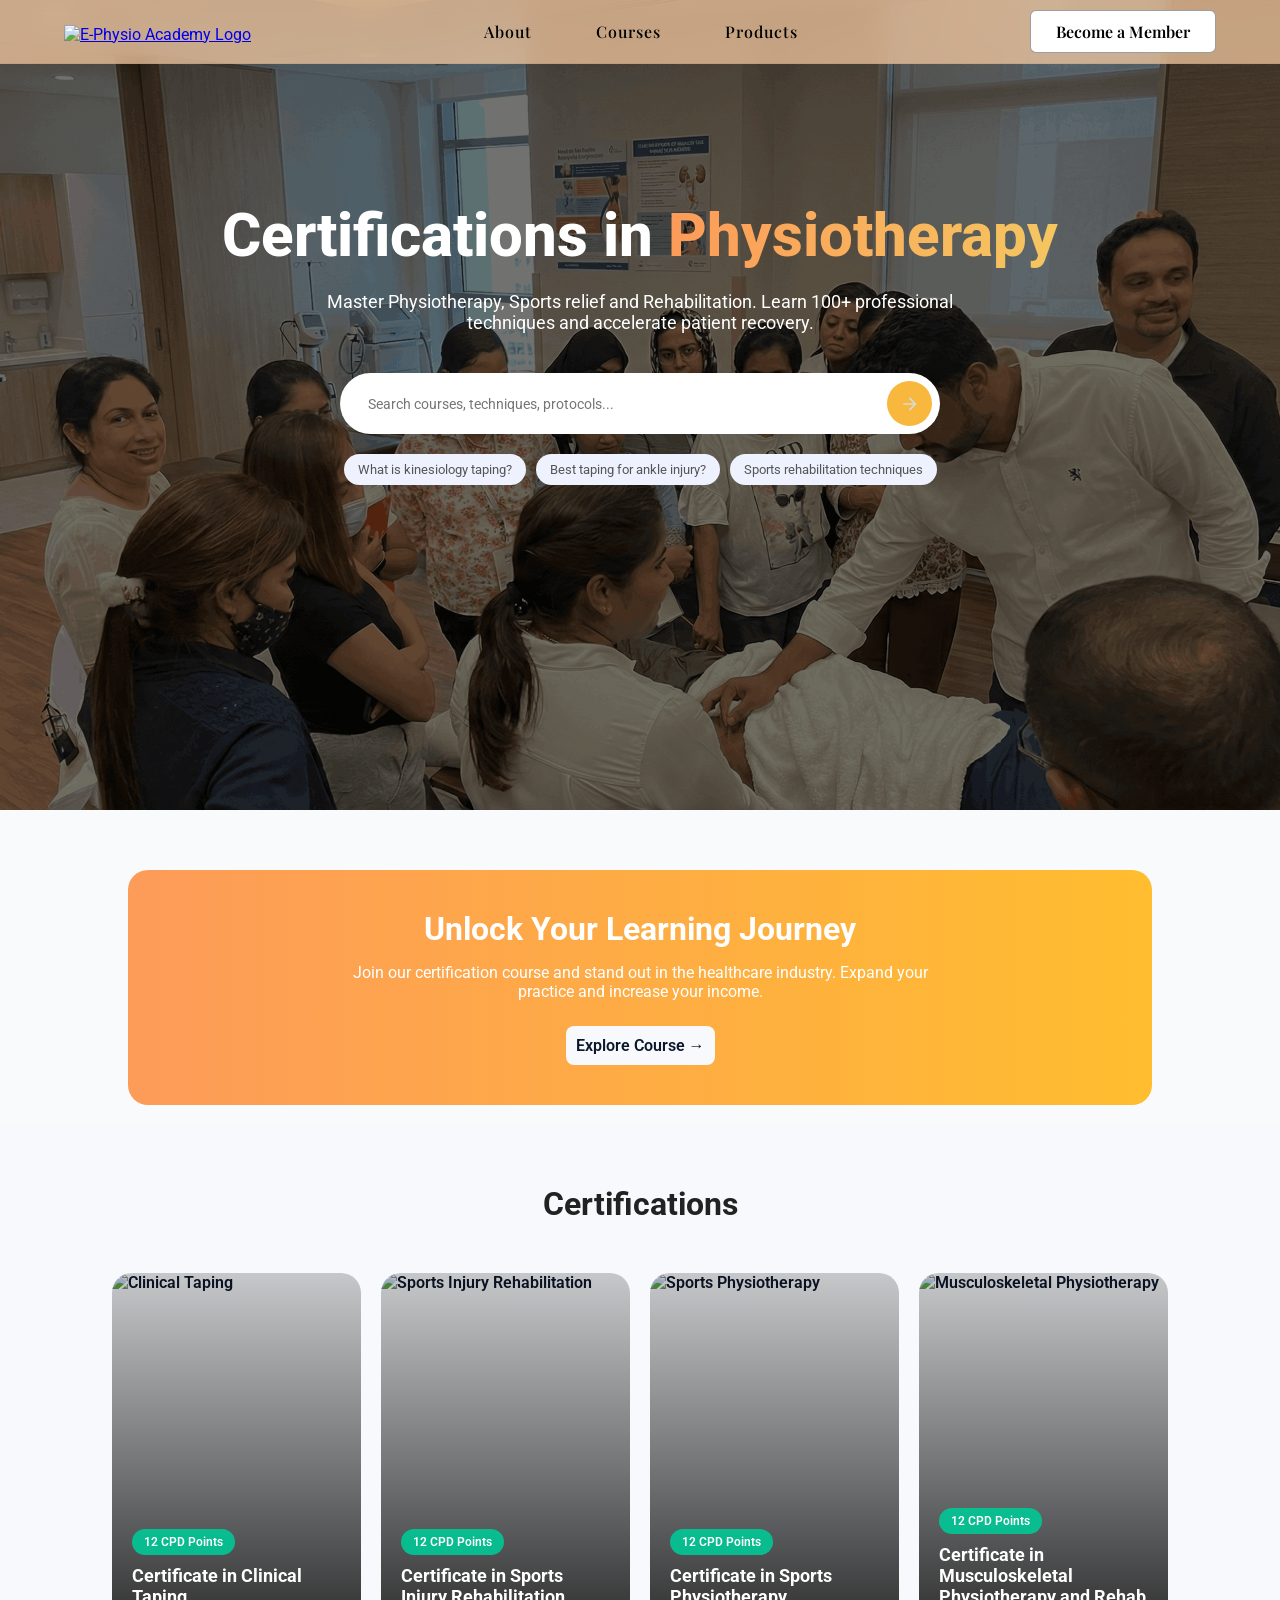
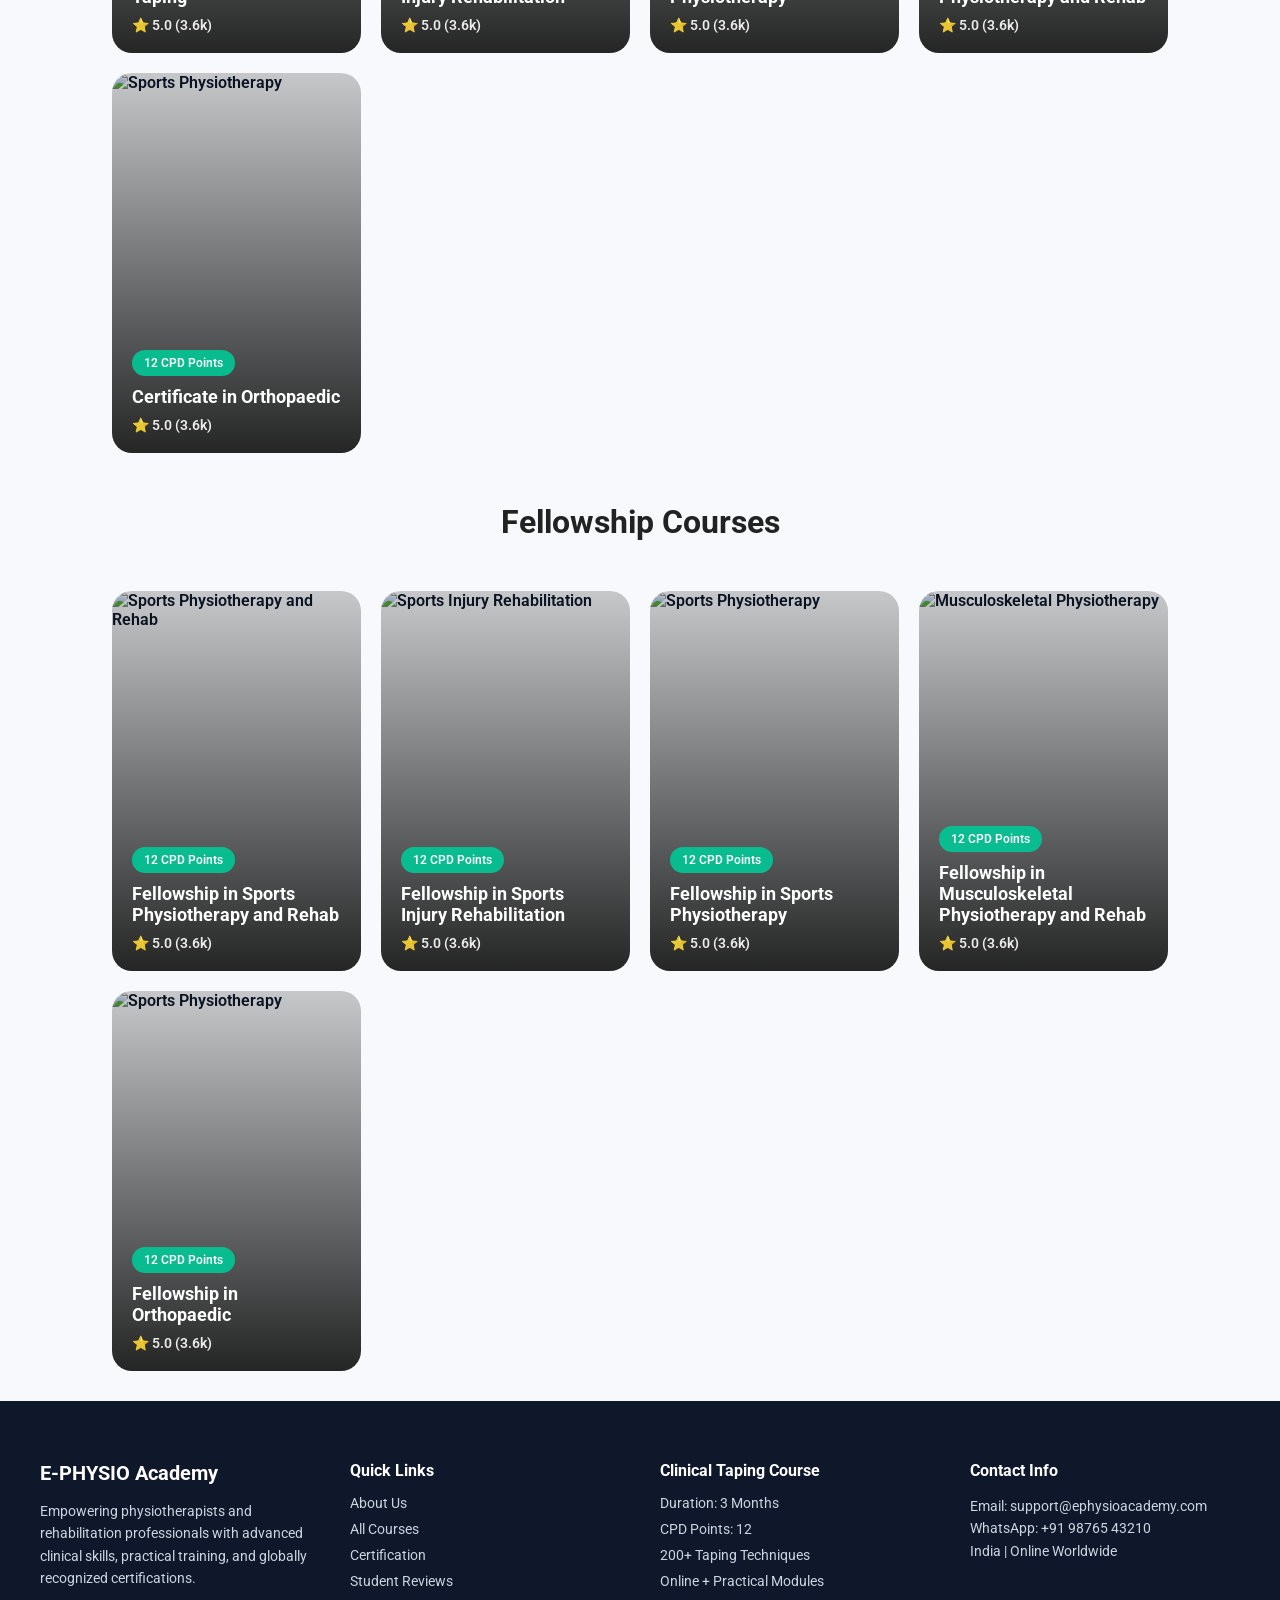
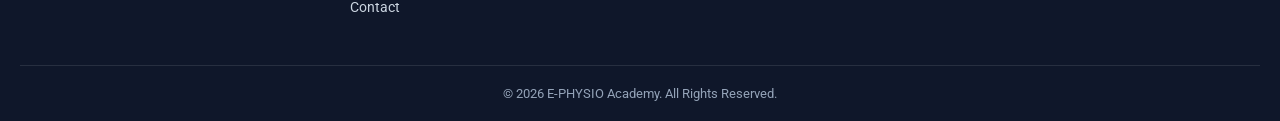
==== commit 7f9c032f: "more cards in row" ====
--- a/index.html
+++ b/index.html
@@ -33,7 +33,7 @@
       <a href="https://www.e-physioneeds.com/products">Products</a>
     </nav>
 
-    <a href="course.html" class="nav-btn">Enroll Now</a>
+    <a href="course.html" class="nav-btn">Become a Member</a>
   </header>
 
 
@@ -136,15 +136,95 @@
       </div>
       </a>
 
+      <!-- CARD 4 -->
+      <a href="fellowship.html" class="cta-btn">
+      <div class="course-card">
+        <img src="https://images.pexels.com/photos/20860584/pexels-photo-20860584.jpeg" alt="Musculoskeletal Physiotherapy">
+
+        <div class="card-overlay">
+          <span class="points">12 CPD Points</span>
+          <h3>Certificate in Musculoskeletal Physiotherapy and Rehab</h3>
+
+          <div class="card-footer">
+            <span class="rating">⭐ 5.0 (3.6k)</span>
+          </div>
+        </div>
+      </div>
+      </a>
+
+      <!-- CARD 5 -->
+      <a href="fellowship.html" class="cta-btn">
+      <div class="course-card">
+        <img src="https://images.pexels.com/photos/4599424/pexels-photo-4599424.jpeg" alt="Sports Physiotherapy">
+
+        <div class="card-overlay">
+          <span class="points">12 CPD Points</span>
+          <h3>Certificate in Orthopaedic</h3>
+
+          <div class="card-footer">
+            <span class="rating">⭐ 5.0 (3.6k)</span>
+          </div>
+        </div>
+      </div>
+      </a>
+
     </div>
 
     <h2 class="section-title">Fellowship Courses</h2>
     <div class="courses-grid">
 
+      <!-- CARD 1 -->
+      <a href="fellowship.html" class="cta-btn">
+      <div class="course-card" id="course-1">
+        <img src="https://images.pexels.com/photos/7339489/pexels-photo-7339489.jpeg" alt="Sports Physiotherapy and Rehab">
+
+        <div class="card-overlay">
+          <span class="points">12 CPD Points</span>
+          <h3>Fellowship in Sports Physiotherapy and Rehab</h3>
+
+          <div class="card-footer">
+            <span class="rating">⭐ 5.0 (3.6k)</span>
+          </div>
+        </div>
+      </div>
+      </a>
+
+      <!-- CARD 2 -->
+      <a href="fellowship.html" class="cta-btn">
+      <div class="course-card">
+        <img src="https://images.pexels.com/photos/12428449/pexels-photo-12428449.jpeg" alt="Sports Injury Rehabilitation">
+
+        <div class="card-overlay">
+          <span class="points">12 CPD Points</span>
+          <h3>Fellowship in Sports Injury Rehabilitation</h3>
+
+          <div class="card-footer">
+            <span class="rating">⭐ 5.0 (3.6k)</span>
+          </div>
+        </div>
+      </div>
+      </a>
+
+      <!-- CARD 3 -->
+      <a href="fellowship.html" class="cta-btn">
+      <div class="course-card">
+        <img src="https://images.pexels.com/photos/4599424/pexels-photo-4599424.jpeg" alt="Sports Physiotherapy">
+
+        <div class="card-overlay">
+          <span class="points">12 CPD Points</span>
+          <h3>Fellowship in Sports Physiotherapy</h3>
+
+          <div class="card-footer">
+            <span class="rating">⭐ 5.0 (3.6k)</span>
+          </div>
+        </div>
+      </div>
+      </a>
+
       <!-- CARD 4 -->
       <a href="fellowship.html" class="cta-btn">
       <div class="course-card">
-        <img src="https://images.pexels.com/photos/5794056/pexels-photo-5794056.jpeg" alt="Musculoskeletal Physiotherapy and Rehab">
+        <img src="https://images.pexels.com/photos/20860584/pexels-photo-20860584.jpeg" alt="Musculoskeletal Physiotherapy">
 
         <div class="card-overlay">
           <span class="points">12 CPD Points</span>
@@ -157,38 +237,22 @@
       </div>
       </a>
 
-      
       <!-- CARD 5 -->
       <a href="fellowship.html" class="cta-btn">
       <div class="course-card">
-        <img src="https://images.pexels.com/photos/4506161/pexels-photo-4506161.jpeg" alt="Musculoskeletal Physiotherapy">
-
-        <div class="card-overlay">
-          <span class="points">12 CPD Points</span>
-          <h3>Fellowship in Musculoskeletal Physiotherapy</h3>
-
-          <div class="card-footer">
-            <span class="rating">⭐ 5.0 (3.6k)</span>
-          </div>
-        </div>
-      </div>
-      </a>
-
-      <!-- CARD 6 -->
-      <a href="course.html" class="cta-btn">
-      <div class="course-card">
-        <img src="https://images.pexels.com/photos/4506073/pexels-photo-4506073.jpeg" alt="Orthopaedic Physiotherapy and Rehabilitation">
-
-        <div class="card-overlay">
-          <span class="points">12 CPD Points</span>
-          <h3>Fellowship in Orthopaedic Physiotherapy and Rehab.</h3>
-
-          <div class="card-footer">
-            <span class="rating">⭐ 5.0 (3.6k)</span>
-          </div>
-        </div>
-      </div>
-      </a>
+        <img src="https://images.pexels.com/photos/5485462/pexels-photo-5485462.jpeg" alt="Sports Physiotherapy">
+
+        <div class="card-overlay">
+          <span class="points">12 CPD Points</span>
+          <h3>Fellowship in Orthopaedic</h3>
+
+          <div class="card-footer">
+            <span class="rating">⭐ 5.0 (3.6k)</span>
+          </div>
+        </div>
+      </div>
+      </a>
+
     </div>
   </section>
 
--- a/home_style.css
+++ b/home_style.css
@@ -25,15 +25,19 @@
 
 /* NAVBAR */
 .navbar {
+  width: 100vw;
   display: flex;
   justify-content: space-between;
   align-items: center;
   padding: 10px 5%;
-  background: rgba(255, 227, 167, 0.5);
+  background: rgba(255, 210, 167, 0.7);
   backdrop-filter: blur(12px);
   -webkit-backdrop-filter: blur(12px);
   z-index: 1000;
   border-bottom: solid 1px rgba(0,0,0,0.05);
+  position: fixed;
+  top: 0;
+  right: 0;
 }
 
 .logo img{
@@ -241,9 +245,9 @@
 
 /* CTA SECTION */
 .cta-section {
-  margin: 80px auto;
-  max-width: 1000px;
-  padding: 60px 20px;
+  margin: 60px auto 20px auto;
+  max-width: 80vw;
+  padding: 40px 20px;
   text-align: center;
   border-radius: 20px;
   background: linear-gradient(90deg, #fd9b59, #ffbd2f);
@@ -263,8 +267,8 @@
 
 .cta-btn {
   display: inline-block;
-  padding: 14px 28px;
-  background: white;
+  padding: 10px 10px;
+  background: #F7F9FC;
   color: #0c172b;
   border-radius: 8px;
   text-decoration: none;
@@ -290,8 +294,8 @@
 
 .courses-grid {
   display: grid;
-  grid-template-columns: repeat(auto-fit, minmax(250px, 1fr));
-  gap: 20px;
+  grid-template-columns: repeat(auto-fit, minmax(230px, 1fr));
+  gap: 0px;
 }
 
 .course-card {
@@ -344,7 +348,7 @@
 }
 
 .card-overlay h3 {
-  font-size: 20px;
+  font-size: 18px;
   margin-bottom: 10px;
 }
 
@@ -352,3 +356,69 @@
   font-size: 14px;
   opacity: 0.9;
 }
+
+/* ===== FOOTER ===== */
+.course-footer {
+  background: #0f172a; /* dark navy */
+  color: #e5e7eb;
+  padding: 60px 20px 20px 20px;
+  font-family: inherit;
+}
+
+.footer-container {
+  max-width: 1200px;
+  margin: 0 auto;
+  display: grid;
+  grid-template-columns: repeat(4, 1fr);
+  gap: 40px;
+}
+
+.footer-col h3 {
+  font-size: 20px;
+  margin-bottom: 15px;
+  color: #ffffff;
+}
+
+.footer-col h4 {
+  font-size: 16px;
+  margin-bottom: 15px;
+  color: #ffffff;
+}
+
+.footer-col p {
+  font-size: 14px;
+  line-height: 1.6;
+  color: #cbd5e1;
+}
+
+.footer-col ul {
+  list-style: none;
+  padding: 0;
+  margin: 0;
+}
+
+.footer-col ul li {
+  margin-bottom: 10px;
+  font-size: 14px;
+  color: #cbd5e1;
+}
+
+.footer-col ul li a {
+  text-decoration: none;
+  color: #cbd5e1;
+  transition: color 0.3s ease;
+}
+
+.footer-col ul li a:hover {
+  color: #ffffff;
+}
+
+/* ===== Bottom Bar ===== */
+.footer-bottom {
+  border-top: 1px solid rgba(255,255,255,0.1);
+  margin-top: 40px;
+  padding-top: 20px;
+  text-align: center;
+  font-size: 13px;
+  color: #94a3b8;
+}
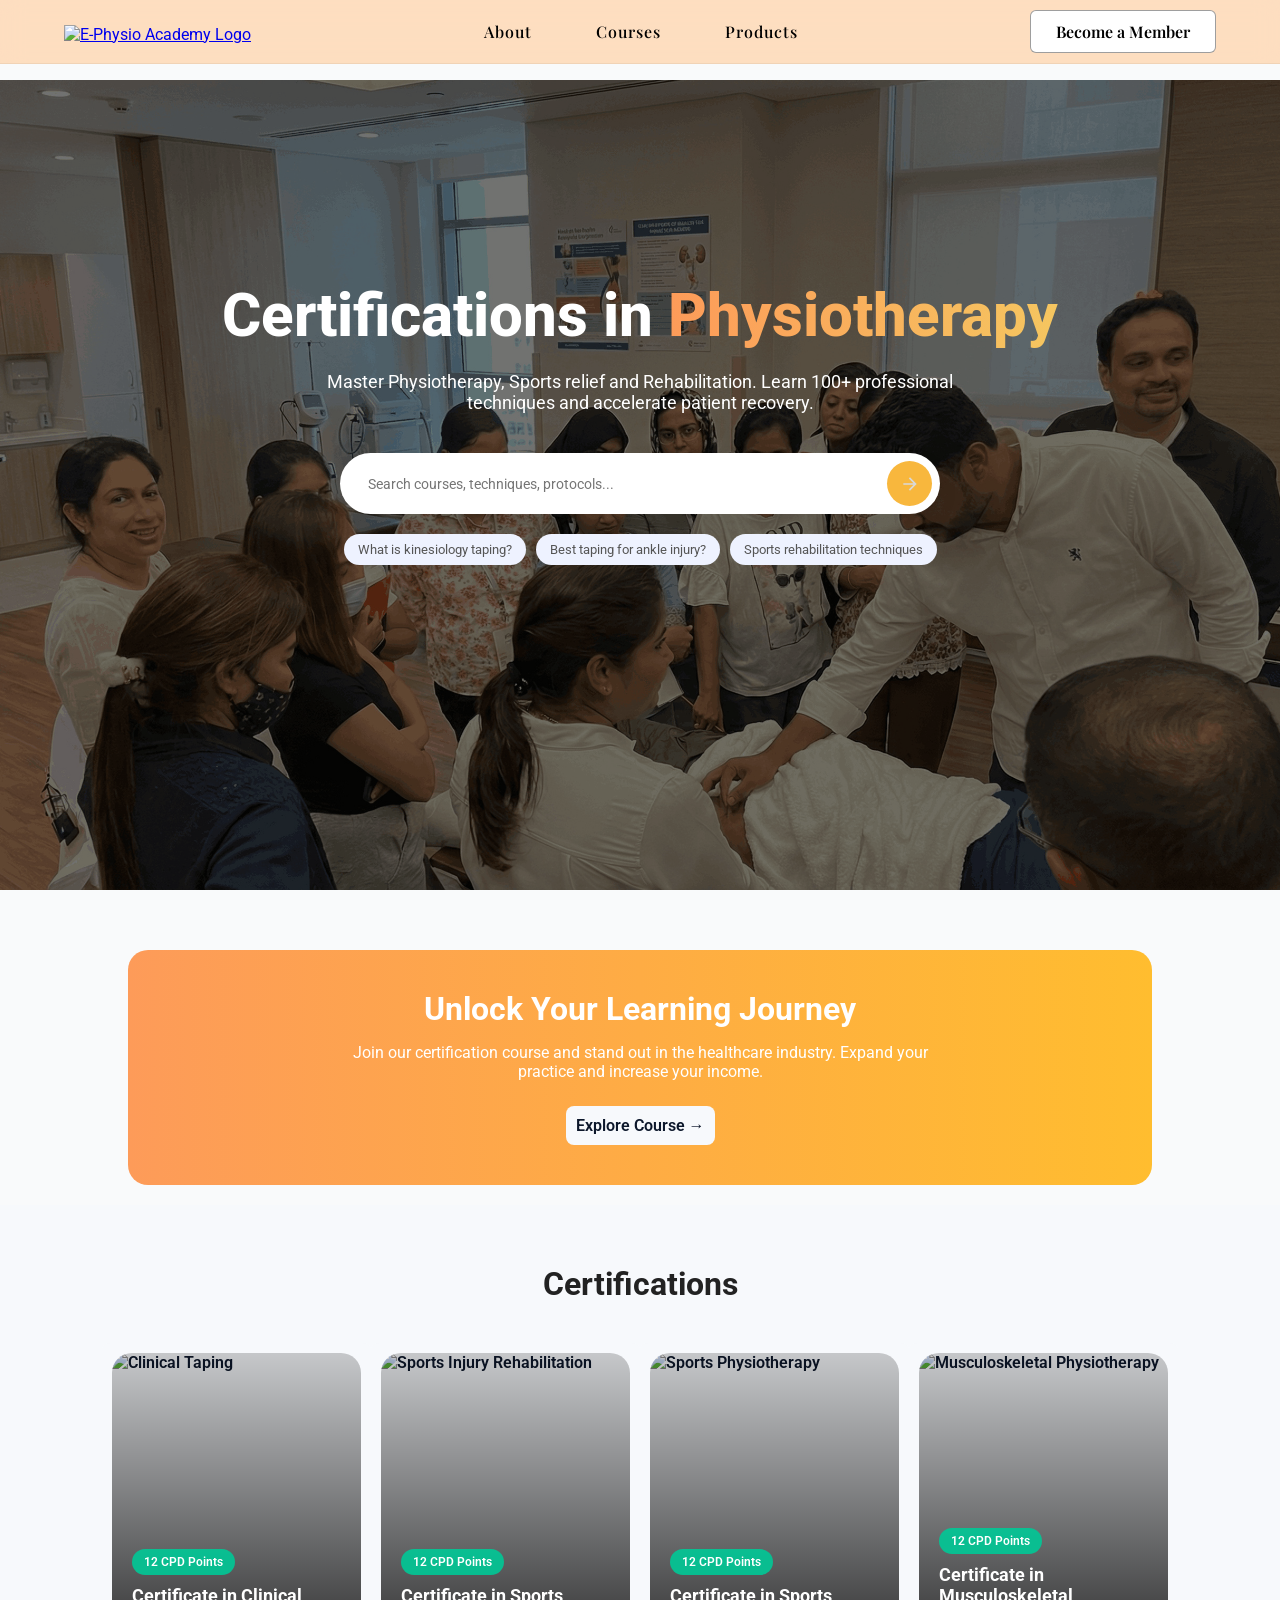
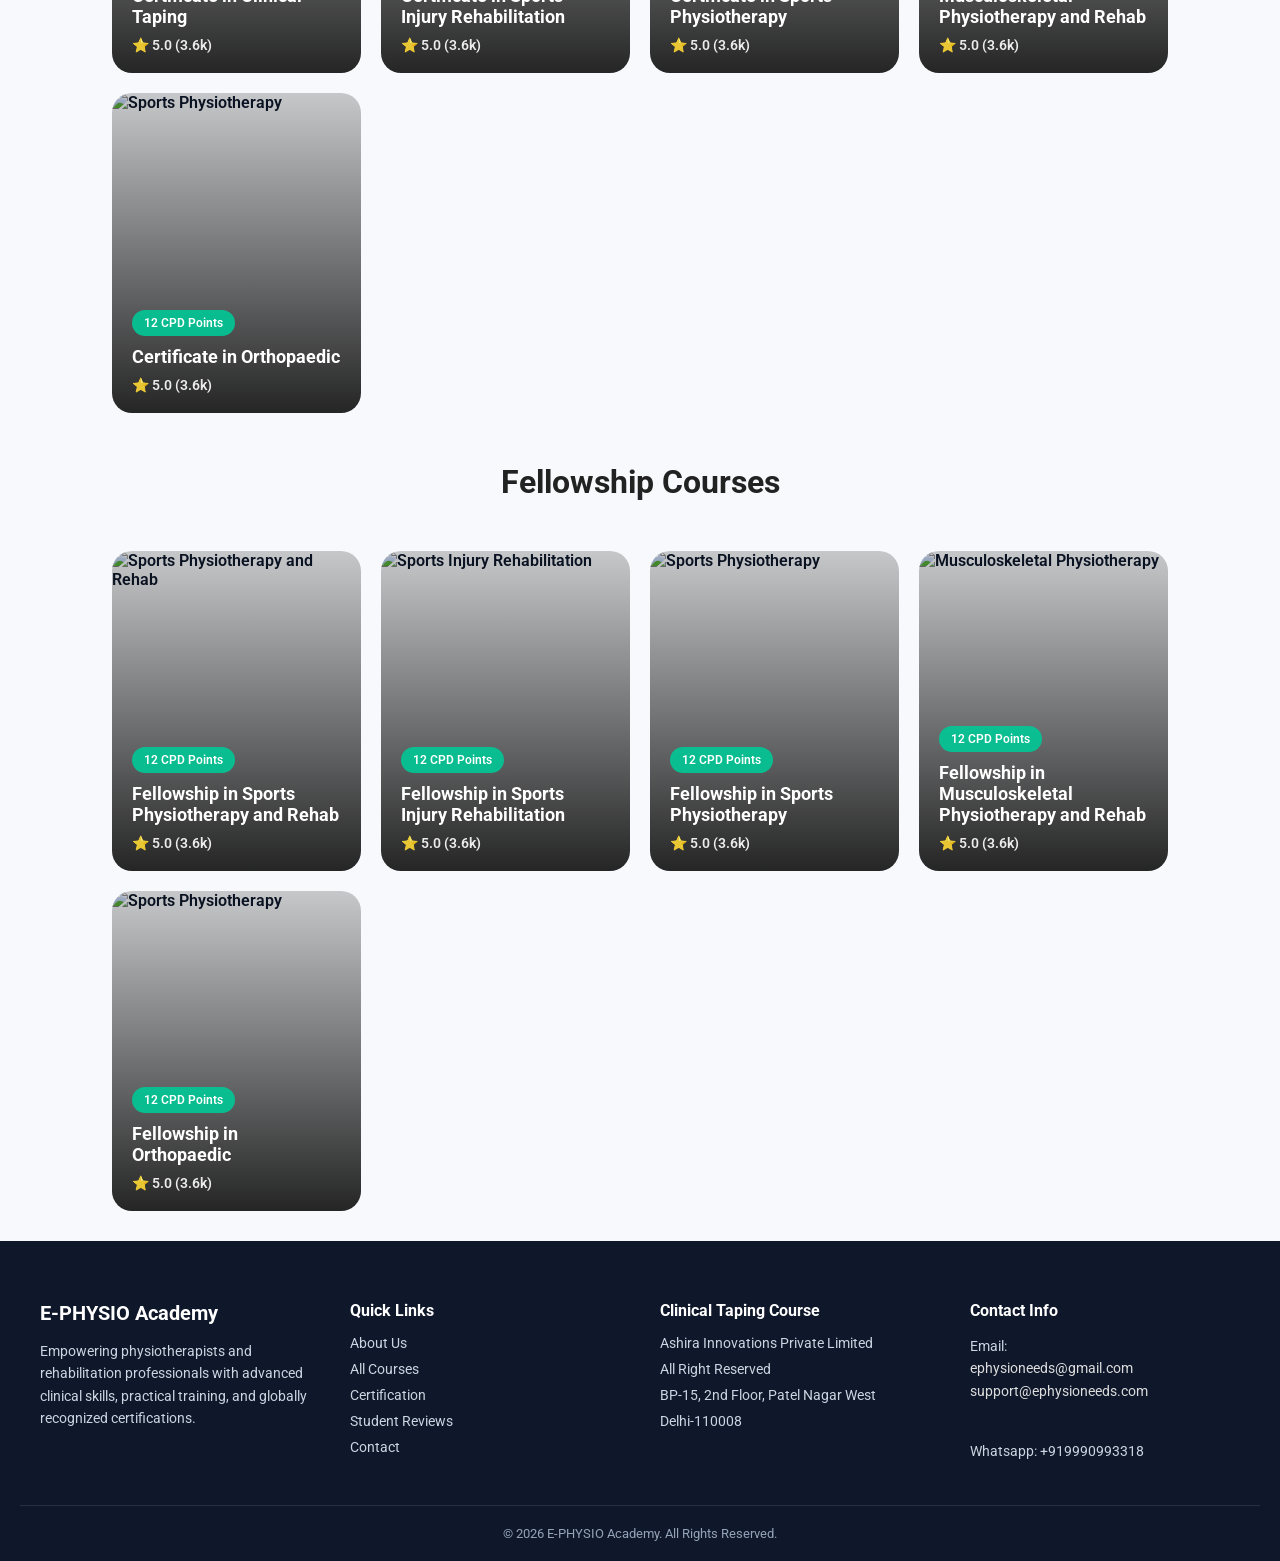
==== commit 22272199: "fix footer" ====
--- a/index.html
+++ b/index.html
@@ -287,19 +287,21 @@
       <div class="footer-col">
         <h4>Clinical Taping Course</h4>
         <ul>
-          <li>Duration: 3 Months</li>
-          <li>CPD Points: 12</li>
-          <li>200+ Taping Techniques</li>
-          <li>Online + Practical Modules</li>
+          <li>Ashira Innovations Private Limited</li>
+          <li>All Right Reserved</li>
+          <li>BP-15, 2nd Floor, Patel Nagar West</li>
+          <li>Delhi-110008</li>
         </ul>
       </div>
 
       <!-- Column 4 -->
       <div class="footer-col">
         <h4>Contact Info</h4>
-        <p>Email: support@ephysioacademy.com</p>
-        <p>WhatsApp: +91 98765 43210</p>
-        <p>India | Online Worldwide</p>
+        <p>Email: </p>
+        <p><a href="mailto:ephysioneeds@gmail.com" style="text-decoration: none; color: rgb(221, 221, 221);">ephysioneeds@gmail.com</a></p>
+        <p><a href="mailto:support@ephysioneeds.com" style="text-decoration: none; color: rgb(221, 221, 221);">support@ephysioneeds.com</a></p>
+        <br> </br>
+        <p>Whatsapp: +919990993318</p>
       </div>
 
     </div>
--- a/home_style.css
+++ b/home_style.css
@@ -117,6 +117,7 @@
 
 /* HERO */
 .hero {
+  margin-top: 80px; /* HEIGHT OF NAVBAR */
   min-height: 90vh;
   flex-direction: column;
   justify-content: center;
@@ -300,7 +301,7 @@
 
 .course-card {
   position: relative;
-  height: 380px;              /* FIXED CARD HEIGHT */
+  height: 320px;              /* FIXED CARD HEIGHT */
   border-radius: 20px;
   overflow: hidden;
   cursor: pointer;
@@ -309,6 +310,7 @@
 
 .course-card:hover {
   transform: translateY(-10px);
+  box-shadow:  inset 0 0 0 2px rgba(255, 200, 150, 0.9);
 }
 
 .course-card img {
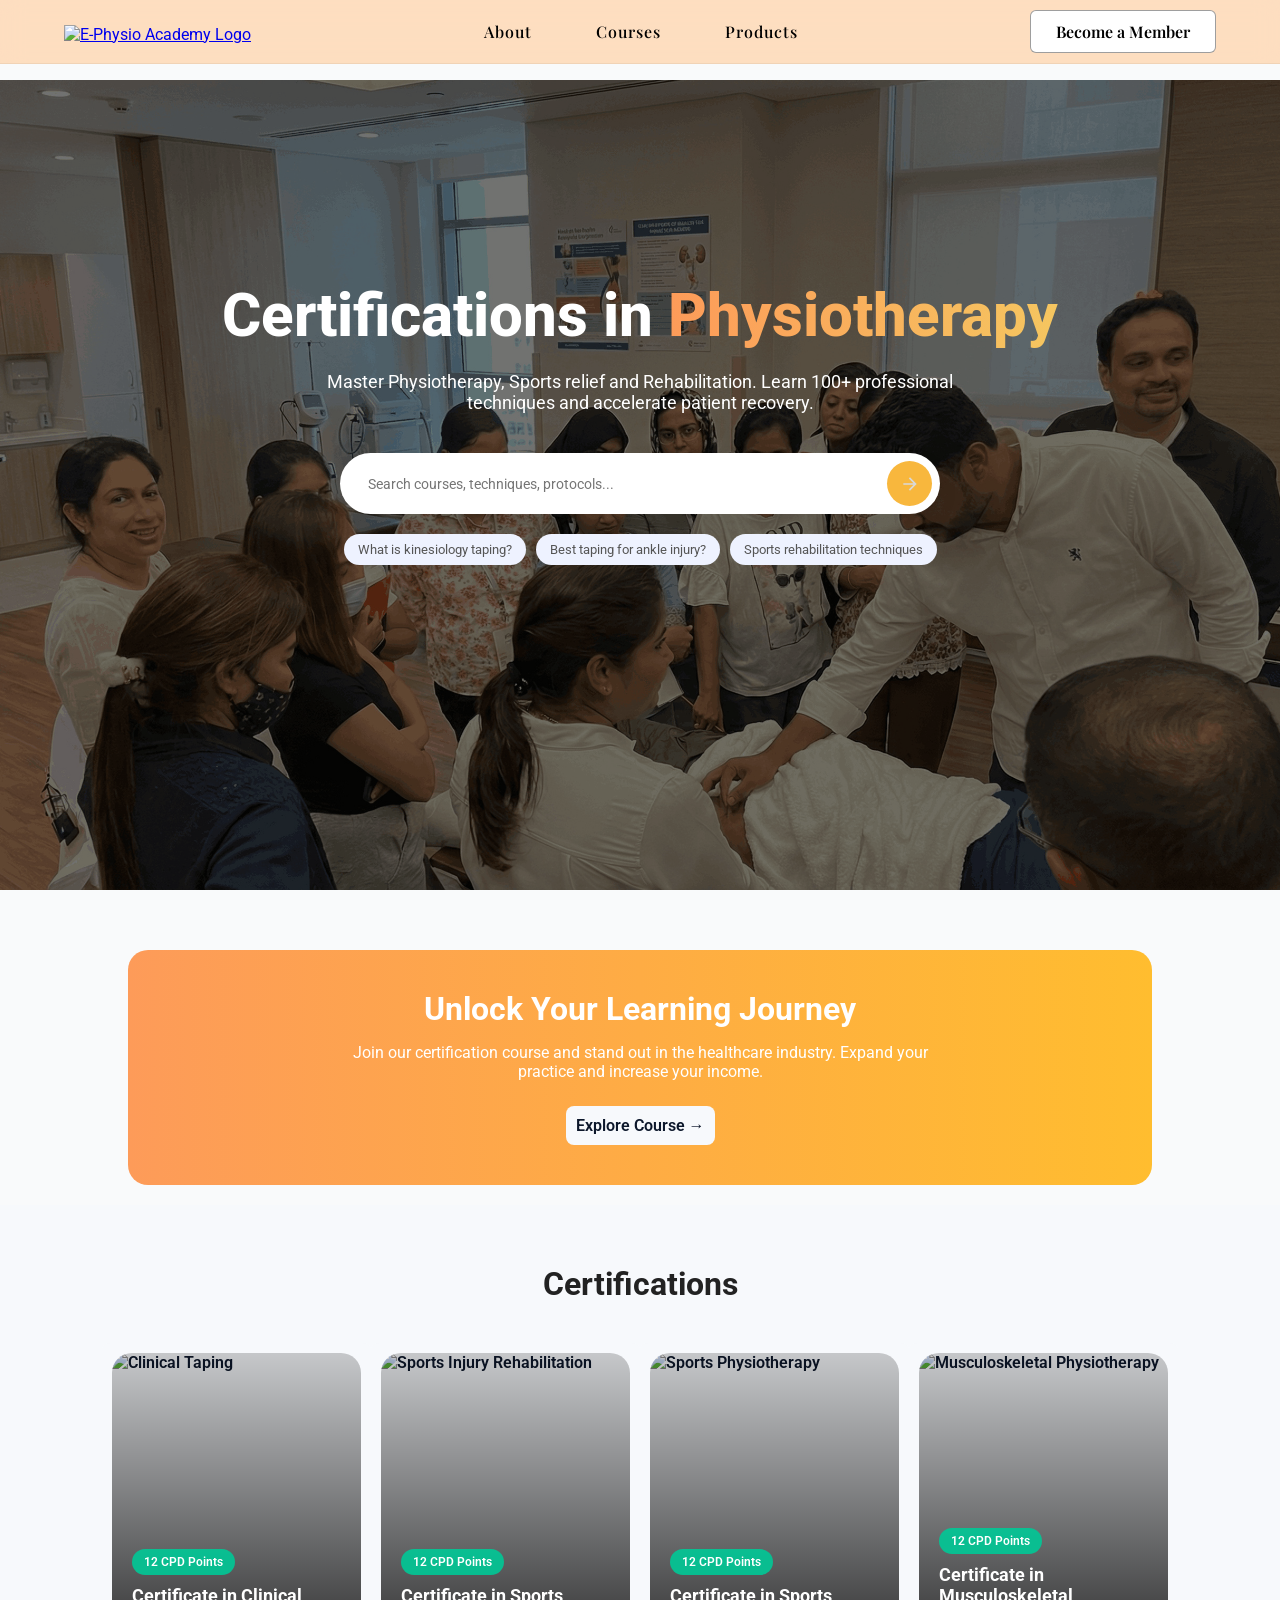
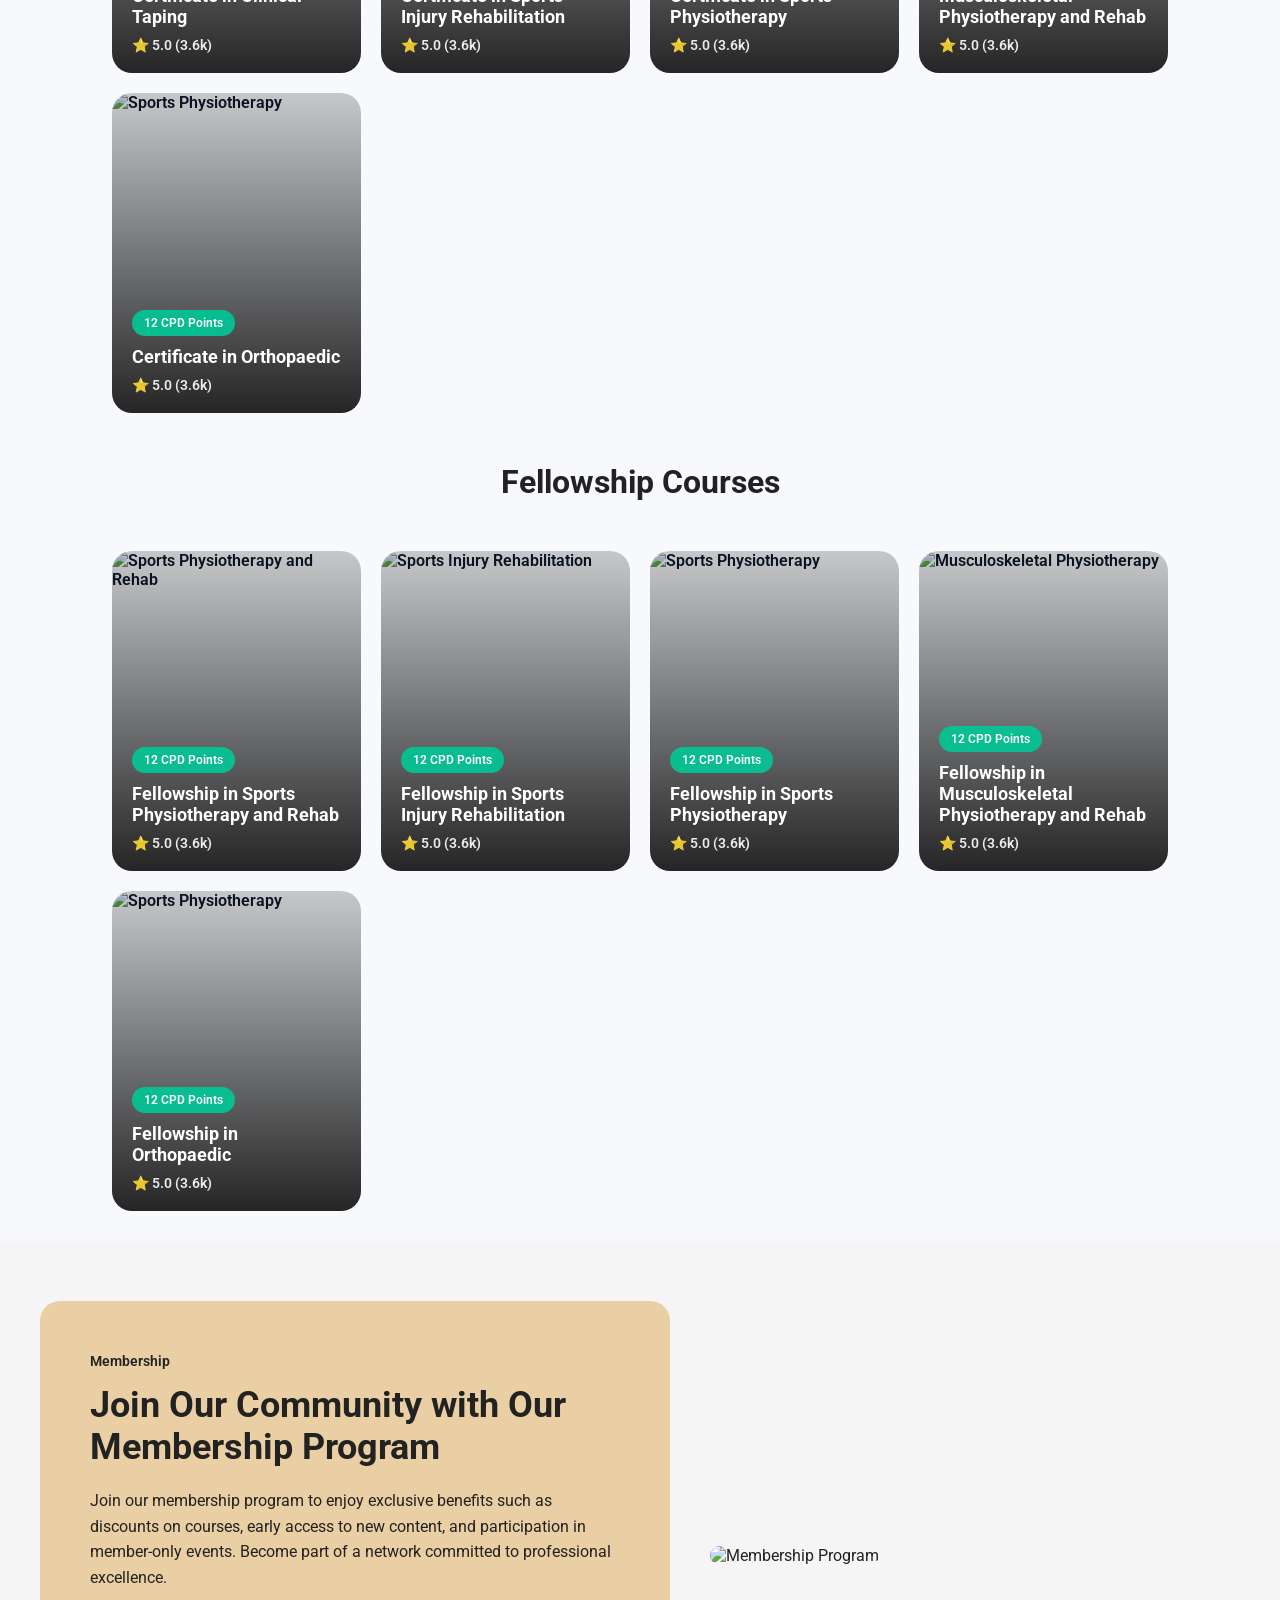
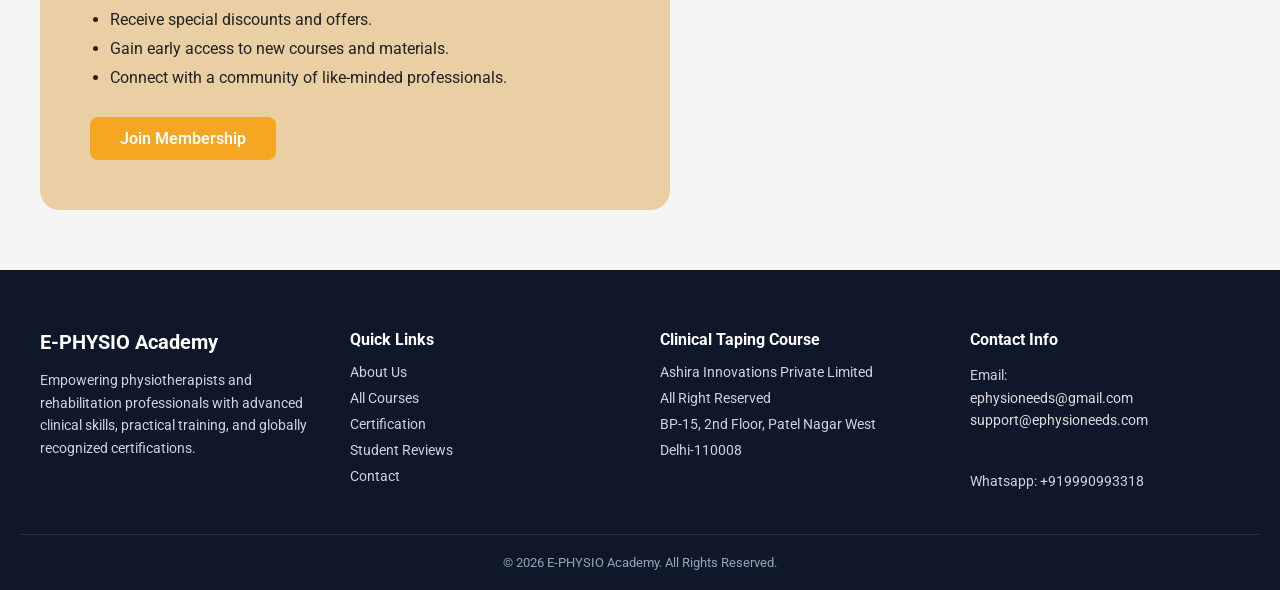
==== commit 95d85154: "added membership section" ====
--- a/index.html
+++ b/index.html
@@ -252,6 +252,41 @@
         </div>
       </div>
       </a>
+
+    </div>
+  </section>
+
+
+  <!-- Membership Section -->
+  <section class="membership-section">
+    <div class="membership-container">
+      
+      <!-- Left Content -->
+      <div class="membership-content">
+        <span class="membership-tag">Membership</span>
+        
+        <h2>Join Our Community with Our<br>Membership Program</h2>
+        
+        <p>
+          Join our membership program to enjoy exclusive benefits such as 
+          discounts on courses, early access to new content, and participation 
+          in member-only events. Become part of a network committed to 
+          professional excellence.
+        </p>
+
+        <ul class="membership-list">
+          <li>Receive special discounts and offers.</li>
+          <li>Gain early access to new courses and materials.</li>
+          <li>Connect with a community of like-minded professionals.</li>
+        </ul>
+
+        <a href="#" class="btn-primary">Join Membership</a>
+      </div>
+
+      <!-- Right Image -->
+      <div class="membership-image">
+        <img src="https://d502jbuhuh9wk.cloudfront.net/orgData/62bd97c60cf2f0525dc732d0/pages/assets/images/GENB232.png" alt="Membership Program">
+      </div>
 
     </div>
   </section>
--- a/home_style.css
+++ b/home_style.css
@@ -423,4 +423,92 @@
   text-align: center;
   font-size: 13px;
   color: #94a3b8;
+}
+
+.membership-section {
+  padding: 60px 0;
+  background-color: #f5f5f5;
+}
+
+.membership-container {
+  max-width: 1200px;
+  margin: 0 auto;
+  display: flex;
+  align-items: center;
+  gap: 40px;
+}
+
+.membership-content {
+  flex: 1;
+  background-color: #e9cfa3;
+  padding: 50px;
+  border-radius: 20px;
+}
+
+.membership-tag {
+  font-weight: 600;
+  font-size: 14px;
+  display: inline-block;
+  margin-bottom: 15px;
+}
+
+.membership-content h2 {
+  font-size: 36px;
+  margin-bottom: 20px;
+}
+
+.membership-content p {
+  margin-bottom: 20px;
+  line-height: 1.6;
+}
+
+.membership-list {
+  margin-bottom: 30px;
+  padding-left: 20px;
+}
+
+.membership-list li {
+  margin-bottom: 10px;
+}
+
+.btn-primary {
+  display: inline-block;
+  padding: 12px 30px;
+  background-color: #f5a623;
+  color: #fff;
+  text-decoration: none;
+  border-radius: 8px;
+  font-weight: 600;
+  transition: 0.3s ease;
+}
+
+.btn-primary:hover {
+  background-color: #e69500;
+}
+
+.membership-image {
+  flex: 1;
+}
+
+.membership-image img {
+  width: 100%;
+  height: 100%;
+  object-fit: cover;
+  border-radius: 20px;
+}
+
+/* Responsive */
+@media (max-width: 992px) {
+  .membership-container {
+    flex-direction: column;
+  }
+
+  .membership-content {
+    text-align: center;
+  }
+
+  .membership-list {
+    padding-left: 0;
+    list-style-position: inside;
+  }
 }
